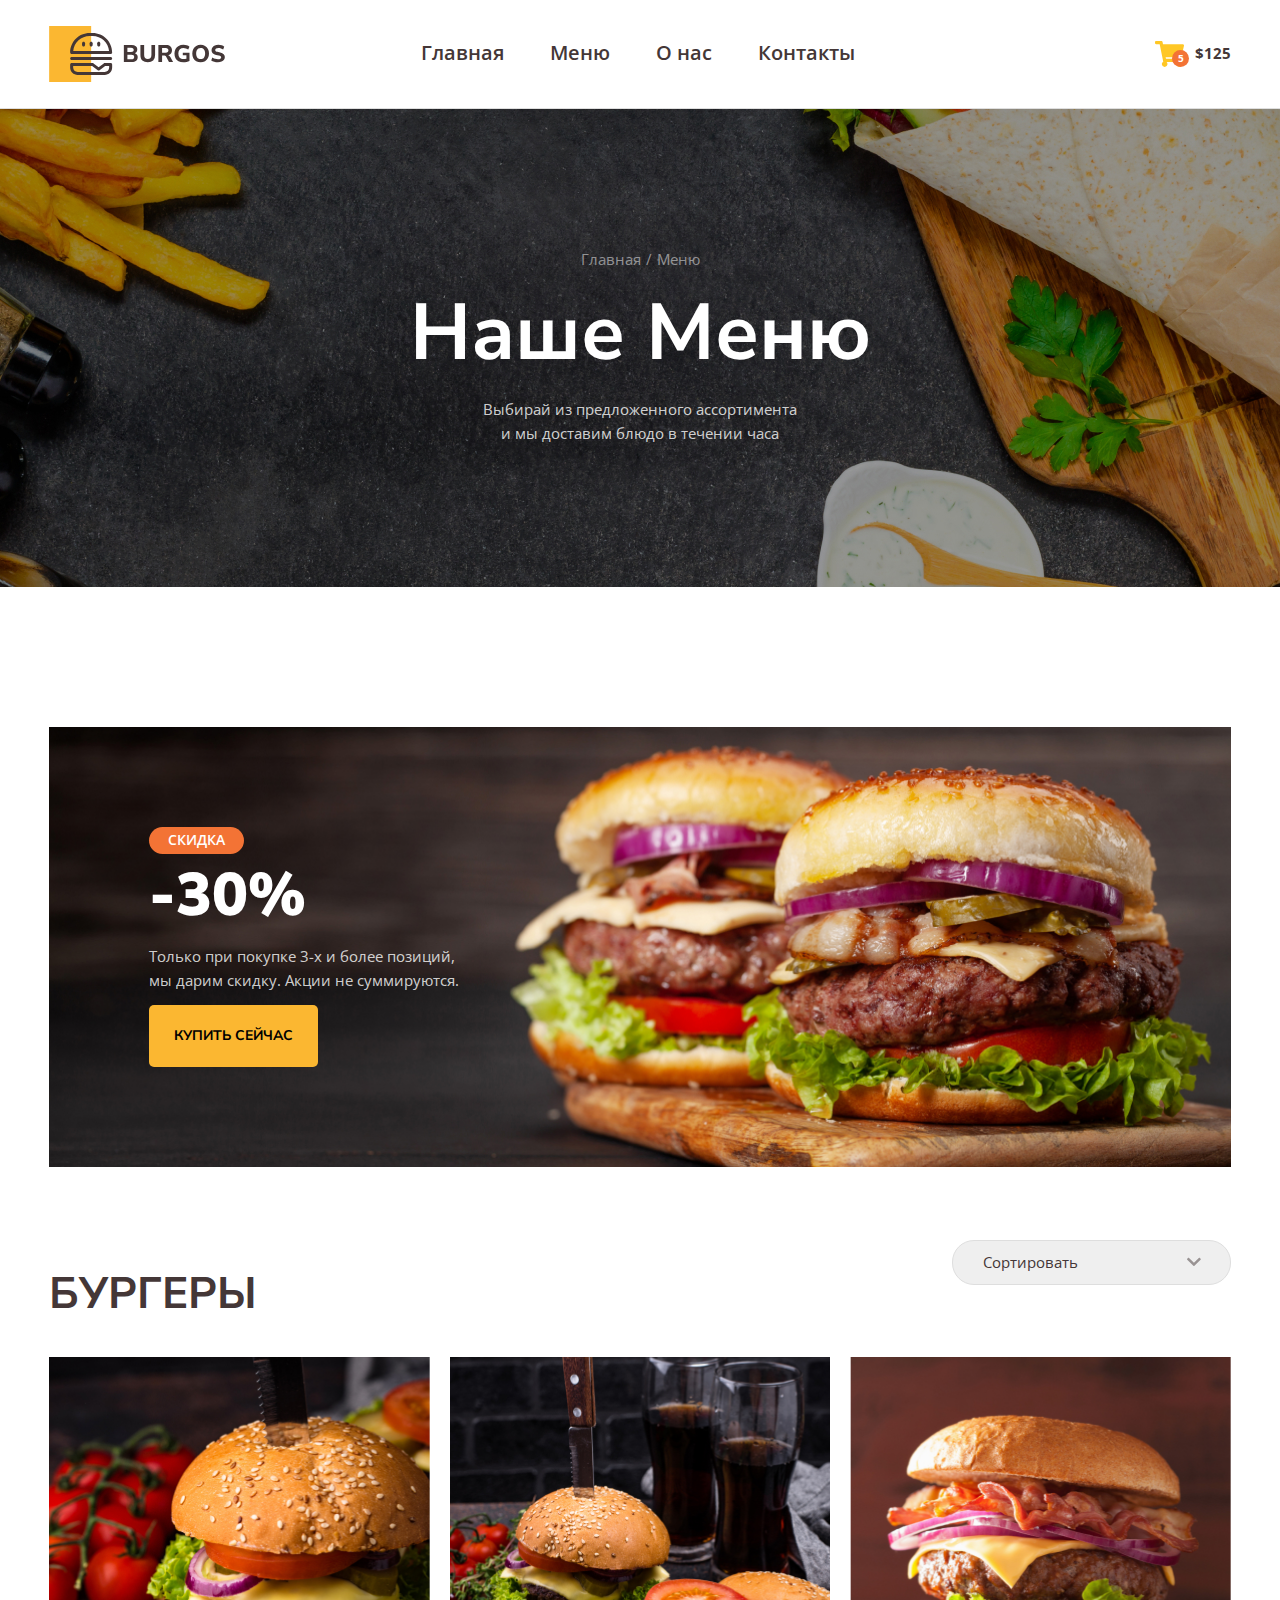
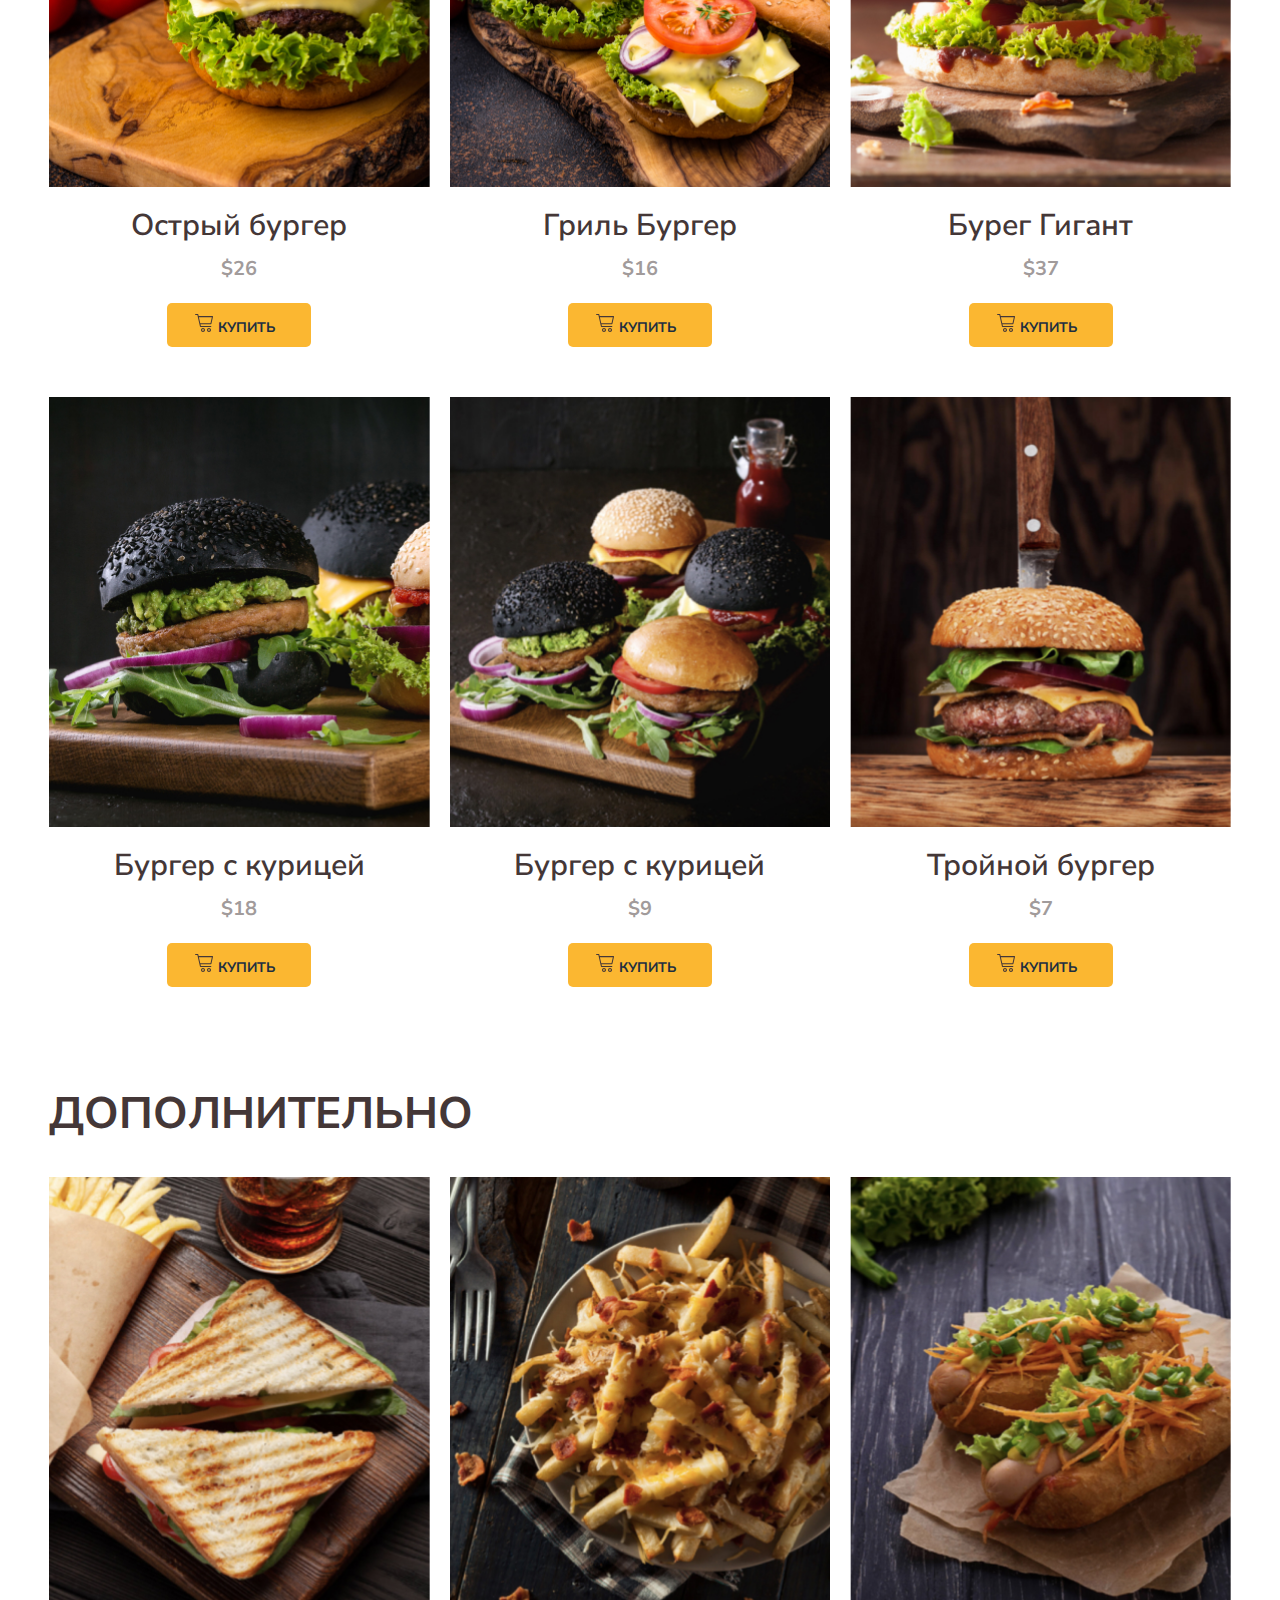
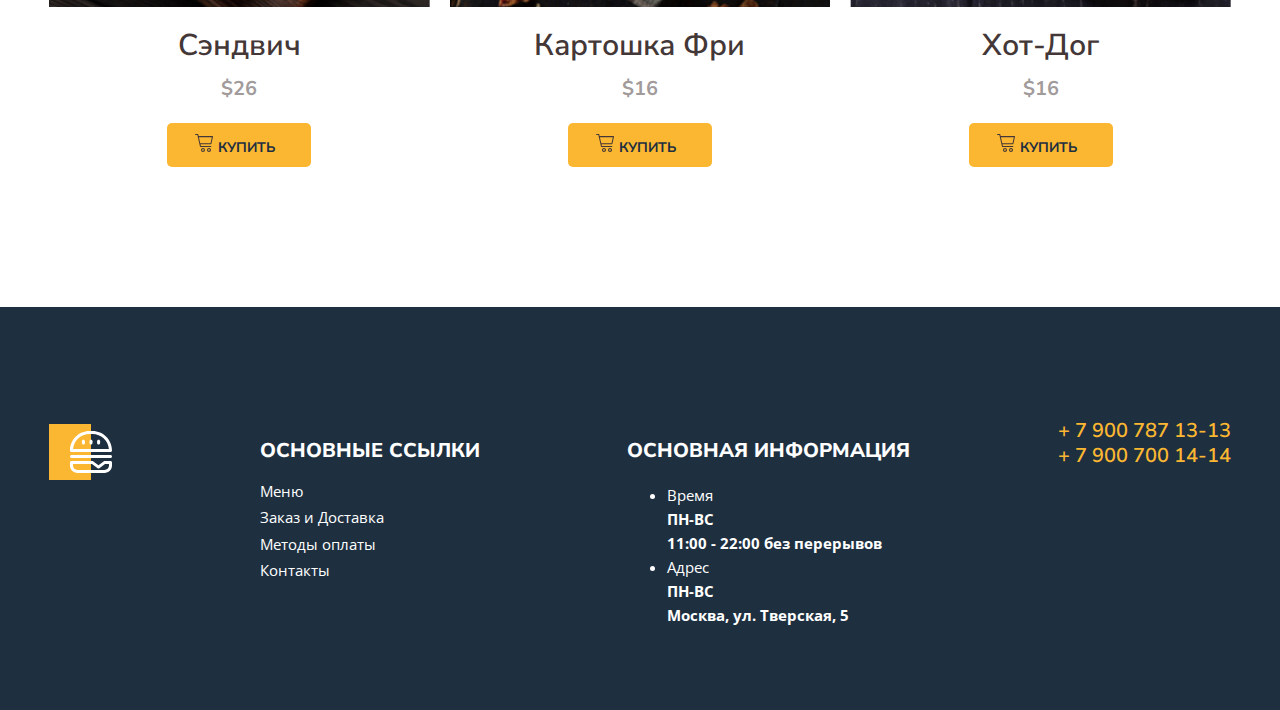
==== index.html @ da5cbfb6 "add 16" ====
<!DOCTYPE html>
<html lang="ru">

<head>
    <meta charset="UTF-8">
    <meta name="viewport" content="width=device-width, initial-scale=1.0">
    <title>Burger</title>
    <link rel="stylesheet" href="css/normalize.min.css">
    <link rel="stylesheet" href="css/main.css">
</head>

<body>
    <header class="header">
        <div class="container">
            <div class="header-wrapper">
                <div class="logo"></div>
                <nav class="nav">
                    <a href="#" class="nav-link">Главная</a>
                    <a href="#" class="nav-link">Меню</a>
                    <a href="#" class="nav-link">О нас</a>
                    <a href="#" class="nav-link">Контакты</a>
                </nav>
                <a href="#" class="cart">$125 <span class="cart-count">5</span></a>
            </div>
        </div>
    </header>
    <section class="hero">
        <div class="container">
            <ul class="breadcrumbs">
                <li class="breadcrumbs-item"><a href="#" class="breadcrumbs-link">Главная</a></li>
                <Li class="breadcrumbs-item">Меню</Li>
            </ul>
            <h1 class="hero-title">Наше меню</h1>
            <p class="hero-description">Выбирай из предложенного ассортимента и мы доставим блюдо в течении часа
            </p>
        </div>
    </section>
    <section class="banner">
        <div class="container">
            <div class="banner-wrapper">
                <h2 class="banner-title"><span>Скидка</span>-30%</h2>
                <p class="banner-description">Только при&nbsp;покупке 3-х и более позиций, мы&nbsp;дарим скидку.
                    Акции не&nbsp;суммируются.</p>
                <button class="banner-btn" type="button">Купить сейчас</button>
            </div>
        </div>
    </section>
    <main class="">
        <section>
            <div class="container">
                <div class="menu">
                    <div class="menu-header">
                        <h2 class="menu-title">Бургеры</h2>
                        <select name="" id="" class="menu-select">
                            <option value="Сортировать" disabled selected>Сортировать</option>
                            <option value="По умолчанию">По умолчанию</option>
                            <option value="По возростанию цены">По возростанию цены</option>
                            <option value="По убыванию цены">По убыванию цены</option>
                        </select>
                    </div>
                    <div class="menu-box">
                        <div class="menu-item">
                            <div class="menu-thumb">
                                <img src="img/menu/01.jpg" alt="Острый бургер">
                            </div>
                            <h3 class="menu-name">Острый бургер</h3>
                            <p class="menu-pricer">$26</p>
                            <button type="button" class="menu-btn">
                                <p class="btn-car">Купить</p>
                            </button>
                        </div>

                        <div class="menu-item">
                            <div class="menu-thumb">
                                <img src="img/menu/02.jpg" alt="Острый бургер">
                            </div>
                            <h3 class="menu-name">Гриль Бургер</h3>
                            <p class="menu-pricer">$16</p>
                            <button type="button" class="menu-btn">
                                <p class="btn-car">Купить</p>
                            </button>
                        </div>

                        <div class="menu-item">
                            <div class="menu-thumb">
                                <img src="img/menu/03.jpg" alt="Острый бургер">
                            </div>
                            <h3 class="menu-name">Бурег Гигант</h3>
                            <p class="menu-pricer">$37</p>

                            <button type="button" class="menu-btn">
                                <p class="btn-car">Купить</p>
                            </button>
                        </div>

                        <div class="menu-item">
                            <div class="menu-thumb">
                                <img src="img/menu/04.jpg" alt="Острый бургер">
                            </div>
                            <h3 class="menu-name">Бургер с курицей</h3>
                            <p class="menu-pricer">$18</p>
                            <button type="button" class="menu-btn">
                                <p class="btn-car">Купить</p>
                            </button>
                        </div>

                        <div class="menu-item">
                            <div class="menu-thumb">
                                <img src="img/menu/05.jpg" alt="Острый бургер">
                            </div>
                            <h3 class="menu-name">Бургер с курицей</h3>
                            <p class="menu-pricer">$9</p>
                            <button type="button" class="menu-btn">
                                <p class="btn-car">Купить</p>
                            </button>
                        </div>

                        <div class="menu-item">
                            <div class="menu-thumb">
                                <img src="img/menu/06.jpg" alt="Острый бургер">
                            </div>
                            <h3 class="menu-name">Тройной бургер</h3>
                            <p class="menu-pricer">$7</p>
                            <button type="button" class="menu-btn">
                                <p class="btn-car">Купить</p>
                            </button>
                        </div>
                    </div>
                    <div>
                        <h2 class="menu-title">дополнительно</h2>
                    </div>
                    <div class="menu-box">
                        <div class="menu-item">
                            <div class="menu-thumb">
                                <img src="img/menu/01-additionally.jpg" alt="Сэндвич">
                            </div>
                            <h3 class="menu-name">Сэндвич</h3>
                            <p class="menu-pricer">$26</p>
                            <button type="button" class="menu-btn">
                                <p class="btn-car">Купить</p>
                            </button>
                        </div>
                        <div class="menu-item">
                            <div class="menu-thumb">
                                <img src="img/menu/02-additionally.jpg" alt="Картошка фри">
                            </div>
                            <h3 class="menu-name">Картошка Фри</h3>
                            <p class="menu-pricer">$16</p>
                            <button type="button" class="menu-btn">
                                <p class="btn-car">Купить</p>
                            </button>
                        </div>
                        <div class="menu-item">
                            <div class="menu-thumb">
                                <img src="img/menu/03-additionally.jpg" alt="Хот-дог">
                            </div>
                            <h3 class="menu-name">Хот-Дог</h3>
                            <p class="menu-pricer">$16</p>
                            <button type="button" class="menu-btn">
                                <p class="btn-car">Купить</p>
                            </button>
                        </div>

                    </div>
                </div>
            </div>
        </section>
    </main>
    <footer class="footer">
        <div class="container">
            <div class="footer-wrapper">
                <a href="#" class="footer-logo"></a>
                <div class="footer-item">
                    <h3 class="footer-title">Основные ссылки</h3>
                    <nav class="footer-nav">
                        <a href="#">Меню</a>
                        <a href="#">Заказ и Доставка</a>
                        <a href="#">Методы оплаты</a>
                        <a href="#">Контакты</a>                       
                    </nav>
                </div>
                <div class="footer-item">
                    <h3 class="footer-title">основная информация</h3>
                    <ul class="footer-list">
                        <li>
                            <span>Время <br></span>
                            ПН-ВС <br>
                            11:00 - 22:00 без перерывов
                        </li>
                        <li>
                            <span>Адрес <br></span>
                            ПН-ВС <br>
                            Москва, ул. Тверская, 5
                        </li>
                    </ul>
                </div>
                <div class="footer-item">
                    <a class="footer-tel" href="tel:+79007871313">+ 7 900 787 13-13</a>
                    <a class="footer-tel" href="tel:+79007001414">+ 7 900 700 14-14</a>
                </div>
            </div>
    </footer>

</body>

</html>
---- css/main.css ----
@import url('https://fonts.googleapis.com/css2?family=Nunito+Sans:ital,opsz,wdth,wght,YTLC@0,6..12,75..125,200..1000,440..540;1,6..12,75..125,200..1000,440..540&family=Open+Sans:ital,wdth,wght@0,75..100,300..800;1,75..100,300..800&display=swap');

:root {
    --opoen-sans: "Open sans", sans-serif;
    --nanito-sans: "Nunito Sans", sans-serif;

    --accent-light: rgba(251, 183, 49, 1.00);
    --accent-dark: rgba(243, 115, 53, 1.00);
    --dark: rgba(68, 55, 55, 1.00);
    --light: rgba(255, 255, 255);
    --light-rgb: 255, 255, 255;
    --line: #dedede
}

body {
    font-family: var(--opoen-sans);
    /* font-family: "Nunito Sans", sans-serif;  */
}

a {
    text-decoration: none;
}

/*Head er*/
.container {
    width: 100%;
    max-width: 1182px;
    margin: 0 auto;
    padding-left: 15px;
    padding-right: 15px;
}

.header {
    border-bottom: 1px solid var(--line);
}

.header-wrapper {
    display: flex;
    align-items: center;
    gap: 196px;
    padding-top: 26px;
    padding-bottom: 26px;
}

.logo {
    display: block;
    width: 176px;
    height: 56px;
    background-image: url(../img/logo.svg);
    background-repeat: no-repeat;
    background-size: contain;
}

.nav {
    flex-grow: 1;
    display: flex;
    gap: 46px;
}

.nav-link {
    color: var(--dark);
    font-weight: 600;
    font-size: 20px;
}

.nav-link::after {
    content: "";
    display: block;
    width: 100%;
    height: 3px;
    background-color: transparent;
    border-radius: 1.5px;
}

.nav-link:hover::after {
    background-color: var(--accent-light);
}

.cart {
    display: flex;
    align-items: center;
    position: relative;
    gap: 10px;
    color: var(--dark);
    font-weight: 700;
    font-size: 15px;
}

.cart::before {
    content: "";
    background-image: url(../img/shopping-cart.svg);
    display: block;
    width: 30px;
    height: 26px;
    background-repeat: no-repeat;
    background-size: contain;
}

.cart-count {
    display: flex;
    align-items: center;
    justify-content: center;
    width: 17px;
    height: 17px;
    background: var(--accent-dark);
    color: white;
    font-size: 10px;
    border-radius: 100%;
    position: absolute;
    left: 17px;
    bottom: 0;
}

/*Hero*/
.hero {
    padding-top: 142px;
    padding-bottom: 142px;

    background-image: url(../img/hero.jpg);
    background-repeat: no-repeat;
    background-size: cover;
    background-position: center center;
    text-align: center;
}

.breadcrumbs {
    display: flex;
    align-items: center;
    justify-content: center;
    list-style-type: none;
    gap: 16px;
    padding-left: 0;
    color: rgba(var(--light-rgb), 0.5);
    font-size: 15px;
    margin-top: 0;
    margin-bottom: 0;
}

.breadcrumbs-item {
    position: relative;
}

.breadcrumbs-item:not(:last-child)::after {
    content: "/";
    position: absolute;
    right: -11px;
}

.breadcrumbs-link {
    color: rgba(var(--light-rgb) .5);
}

.breadcrumbs-link:hover {
    color: var(--accent-light);
}

.hero-title {
    color: var(--light);
    font-family: var(--nanito-sans);
    font-size: 79px;
    font-weight: 700;
    text-transform: capitalize;
    margin-top: 20px;
    margin-bottom: 18px;
}

.hero-description {
    max-width: 320px;
    margin: 0 auto;
    color: rgba(var(--light-rgb), .8);
    font-size: 15px;
    line-height: 160%;
    font-family: var(--opoen-sans);

}

/*Banner*/
.banner {
    margin-top: 140px;
}

.banner-wrapper {
    padding: 100px;

    background: url(../img/banner.jpg);
    background-repeat: no-repeat;
    background-size: cover;
}

.banner-title span {
    display: block;
    padding: 5px 0;
    margin-bottom: 4px;
    max-width: 95px;

    background-color: rgba(243, 115, 53, 1);
    border-radius: 14px;

    font-family: var(--opoen-sans);
    font-weight: 600;
    color: var(--light);
    font-size: 14px;
    text-align: center;
    line-height: 120%;
    text-transform: uppercase;
}

.banner-title {
    margin-bottom: 11px;
    margin-top: 0;

    font-family: var(--nanito-sans);
    color: var(--light);
    font-weight: 900;
    font-size: 60px;
    line-height: 126%;
    text-transform: uppercase;
}

.banner-description {
    max-width: 328px;
    margin-top: 0;
    margin-bottom: 13px;

    font-size: 15px;
    font-weight: 400;
    line-height: 160%;
    color: rgba(var(--light-rgb), .8);

}

.banner-btn {
    padding: 22px 25px;

    border-radius: 5px;
    background-color: var(--accent-light);
    border: none;

    font-family: var(--nanito-sans);
    font-weight: 700;
    font-size: 14px;
    line-height: 18px;
    text-align: center;
    text-transform: uppercase;
    text-decoration: none;
}

.banner-btn:hover {
    background-color: var(--accent-dark);
}

/*menu*/

.menu {
    margin-bottom: 140px;
}

.menu-header {
    display: flex;
    align-items: center;
    justify-content: space-between;

}

.menu-title {
    margin-top: 100px;
    margin-bottom: 34px;

    font-family: var(--nanito-sans);
    font-weight: 700;
    font-size: 44px;
    line-height: 127%;
    color: var(--dark);
    text-transform: uppercase;
}

.menu-select {
    padding: 13px 30px;

    appearance: none;
    flex-basis: 279px;
    background-image: url(../img/chevron-down.svg);
    background-size: 14px 10px;
    background-repeat: no-repeat;
    background-position: 89% center;

    border-radius: 22px;
    border: 1px solid var(--line);

    font-size: 15px;
    color: var(--dark);
}

.menu-box {
    display: grid;
    grid-template-columns: repeat(3, 1fr);
    grid-template-rows: auto;
    gap: 50px 20px;
}

.menu-item {
    font-family: var(--nanito-sans);
    text-align: center;
}

.menu-thumb {
    width: 100%;
    height: 430px;
    position: relative;
    overflow: hidden;
    margin-bottom: 20px;
}

.menu-thumb img {
    width: 100%;
    height: auto;
    position: absolute;
    left: 50%;
    top: 50%;
    transform: translate(-50%, -50%);
    object-fit: cover;
    color: var(--dark);
}

.menu-name {
    margin-top: 0px;
    margin-bottom: 10px;

    font-weight: 600;
    font-size: 30px;
    line-height: 126%;
    color: var(--dark);
}

.menu-pricer {
    margin-top: 0;
    margin-bottom: 20px;

    font-family: var(--nanito-sans);
    font-weight: 700;
    font-size: 20px;
    line-height: 28px;
    text-align: center;
    color: rgba(68, 55, 55, 0.5);
}

.menu-btn {
    display: flex;
    align-items: center;
    justify-content: center;
    gap: 10px;
    margin: 0 auto;
    font-size: 14px;
    font-family: var(--nanito-sans);
    font-weight: 700;
    padding: 11px 36px 11px 28px;
    text-transform: uppercase;
    text-decoration: none;
    color: #1e2f40;
    background-color: var(--accent-light);
    border: none;
    border-radius: 5px;

}

.btn-car {
    margin: 0;
}

.btn-car::before {
    content: "";
    width: 18px;
    height: 18px;
    margin-right: 5px;
    background-image: url(../img/cart.svg);
    display: inline-block;
    background-repeat: no-repeat;
    background-size: contain;
}

/*footer*/

.footer {
    height: 403px;
    background-color: rgba(30, 47, 64, 1);
}

.footer-wrapper {
    display: flex;
    justify-content: space-between;
}

.footer-item {
    margin-top: 111px;
}

.footer-logo {
    margin-top: 117px;
    background-image: url(../img/logo-light-min.svg);
    width: 63px;
    height: 56px;
}

.footer-title {
    font-family: var(--nanito-sans);
    font-weight: 800;
    font-size: 20px;
    line-height: 126%;
    color: var(--light);
    text-transform: uppercase;
}

.footer-nav {}

.footer-nav a {
    display: block;
    margin-top: 9px;
    color: var(--light);
    font-size: 15px;
}

.footer-list {
    color: var(--light);
    font-weight: 700;
    font-size: 15px;
    line-height: 160%;
}

.footer-list span {
    font-weight: 400;
    color: var(--light-rgb), 0.9;
}
.footer-tel {
    display: block;
    font-family: var(--nanito-sans);
    font-weight: 600;
    font-size: 20px;
    line-height: 126%;
    color: var(--accent-light);
}
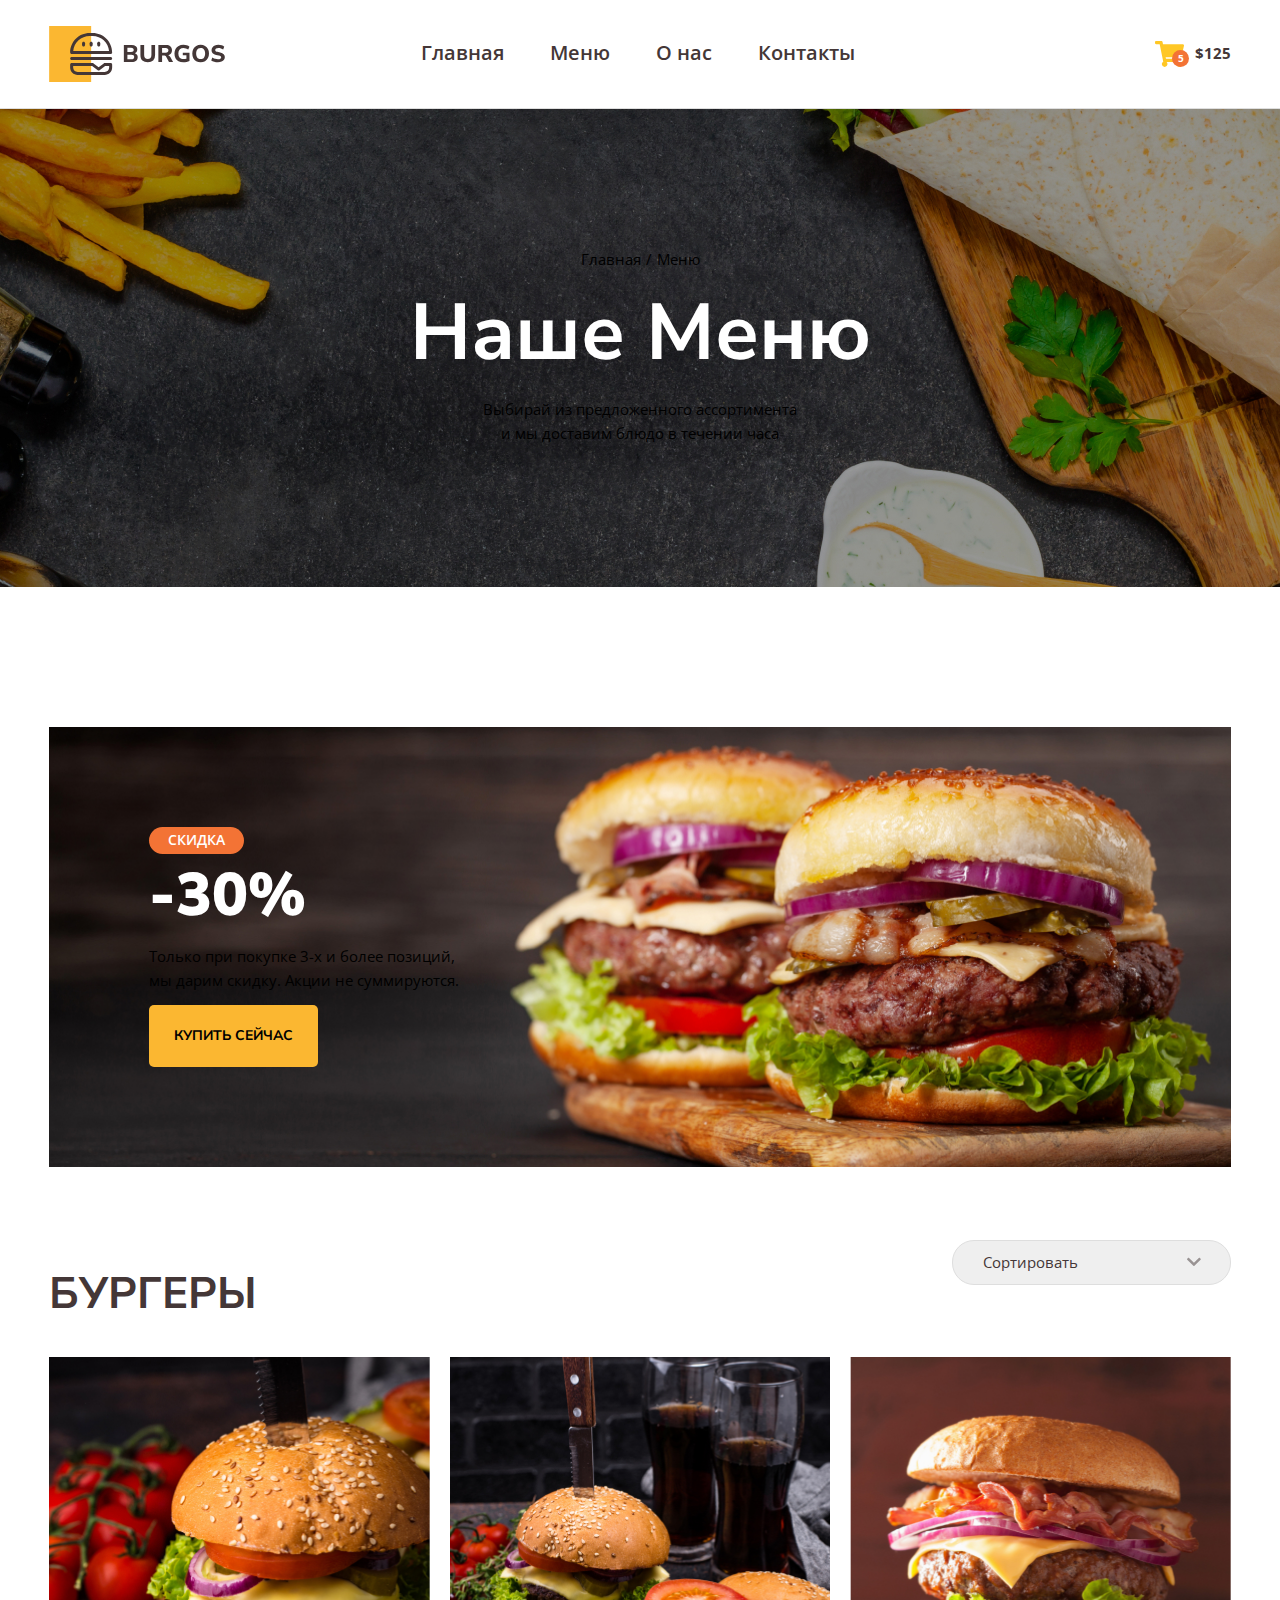
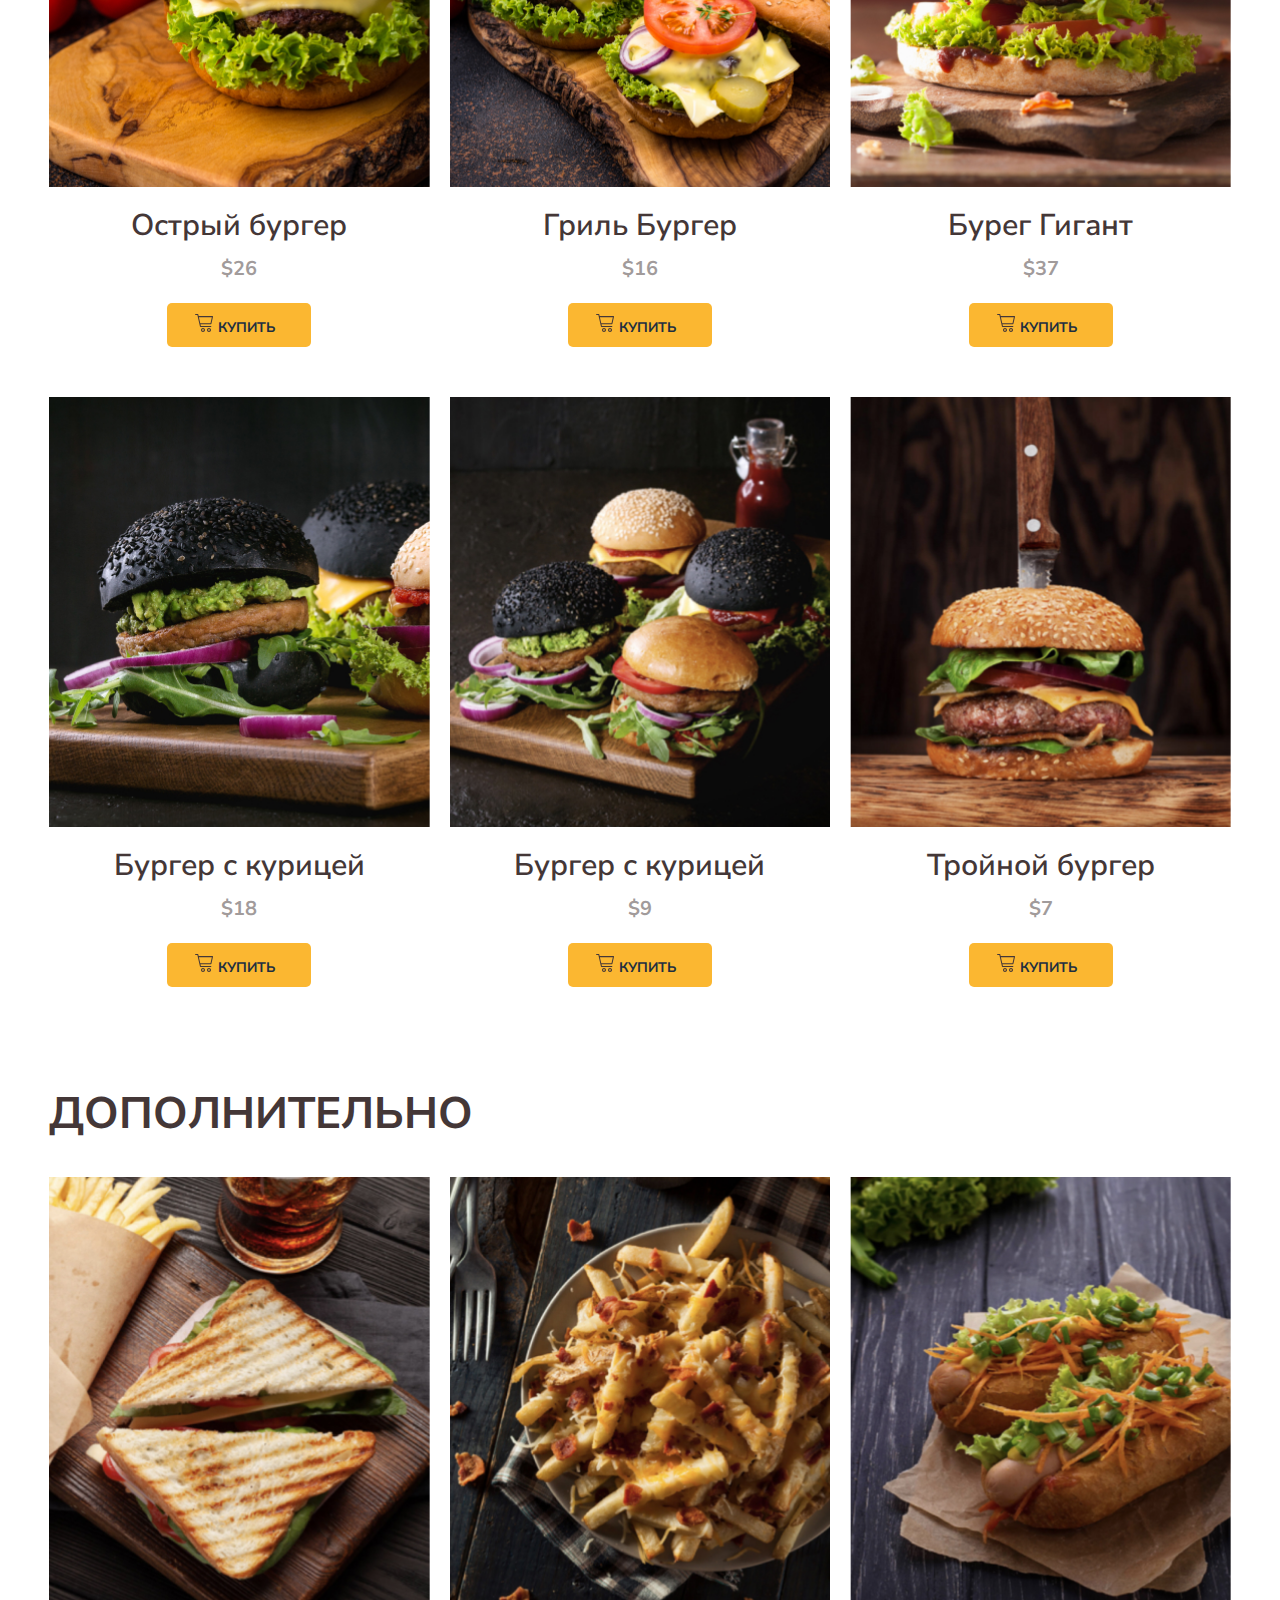
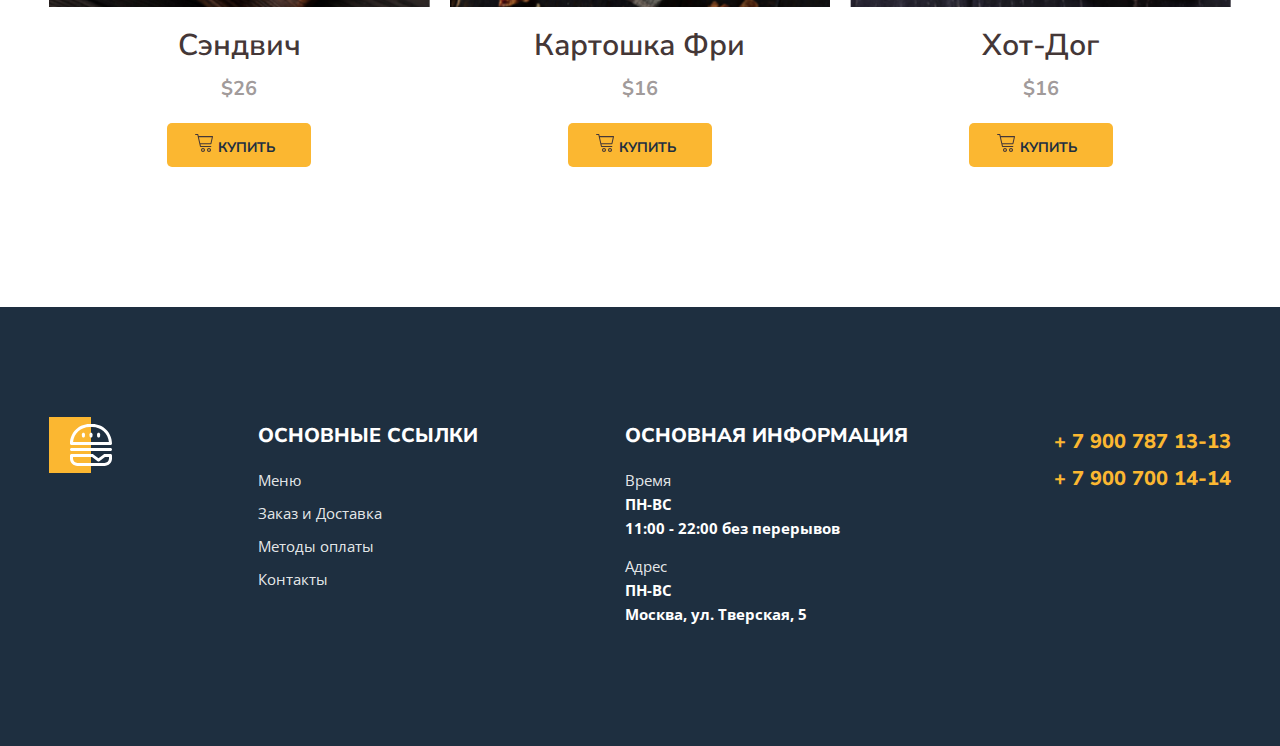
==== commit 56f8cbba: "add 17" ====
--- a/index.html
+++ b/index.html
@@ -173,22 +173,22 @@
                 <div class="footer-item">
                     <h3 class="footer-title">Основные ссылки</h3>
                     <nav class="footer-nav">
-                        <a href="#">Меню</a>
-                        <a href="#">Заказ и Доставка</a>
-                        <a href="#">Методы оплаты</a>
-                        <a href="#">Контакты</a>                       
+                        <a class="footer-link" href="#">Меню</a>
+                        <a class="footer-link" href="#">Заказ и Доставка</a>
+                        <a class="footer-link" href="#">Методы оплаты</a>
+                        <a class="footer-link" href="#">Контакты</a>                       
                     </nav>
                 </div>
                 <div class="footer-item">
                     <h3 class="footer-title">основная информация</h3>
                     <ul class="footer-list">
-                        <li>
-                            <span>Время <br></span>
+                        <li class="footer-list-item">
+                            <span>Время</span>
                             ПН-ВС <br>
                             11:00 - 22:00 без перерывов
                         </li>
-                        <li>
-                            <span>Адрес <br></span>
+                        <li class="footer-list-item">
+                            <span>Адрес</span>
                             ПН-ВС <br>
                             Москва, ул. Тверская, 5
                         </li>
--- a/css/main.css
+++ b/css/main.css
@@ -8,8 +8,9 @@
     --accent-dark: rgba(243, 115, 53, 1.00);
     --dark: rgba(68, 55, 55, 1.00);
     --light: rgba(255, 255, 255);
-    --light-rgb: 255, 255, 255;
-    --line: #dedede
+    --light-rgb: rgba(255, 255, 255);
+    --line: #dedede;
+    --tr: 0.2s;
 }
 
 body {
@@ -243,6 +244,7 @@
     text-align: center;
     text-transform: uppercase;
     text-decoration: none;
+    transition: var(--tr) ;
 }
 
 .banner-btn:hover {
@@ -360,7 +362,10 @@
     background-color: var(--accent-light);
     border: none;
     border-radius: 5px;
-
+    transition: var(--tr);
+}
+.menu-btn:hover {
+background-color: var(--accent-dark);
 }
 
 .btn-car {
@@ -381,7 +386,9 @@
 /*footer*/
 
 .footer {
-    height: 403px;
+    padding-top: 110px;
+    padding-bottom: 120px;
+    margin-top: 140px;
     background-color: rgba(30, 47, 64, 1);
 }
 
@@ -390,51 +397,78 @@
     justify-content: space-between;
 }
 
-.footer-item {
-    margin-top: 111px;
-}
-
 .footer-logo {
-    margin-top: 117px;
-    background-image: url(../img/logo-light-min.svg);
+    display: block;
     width: 63px;
     height: 56px;
+    background-image: url(../img/logo-light-min.svg);
+    background-repeat: no-repeat;
+    background-size: contain;
 }
 
 .footer-title {
+    margin-top: 0;
+    margin-bottom: 13px;
+
+    font-family: var(--nanito-sans);
+    font-weight: 800;
+    font-size: 20px;
+    line-height: 190%;
+    color: var(--light);
+    text-transform: uppercase;
+}
+
+.footer-nav {
+    display: flex;
+    flex-direction: column;
+    gap: 9px;
+}
+
+.footer-link {
+    color: rgba(255, 255, 255, 0.9);
+    font-size: 15px;
+    line-height: 160%;
+    transition: var(--tr);
+}
+.footer-link:hover {
+    color: var(--accent-light);
+}
+
+.footer-list {
+    list-style-type: none;
+    padding-left: 0;
+    margin: 0;
+}
+
+.footer-list-item {
+    color: var(--light);
+    font-weight: 700;
+    font-size: 15px;
+    line-height: 160%;
+}
+
+.footer-list-item span {
+    display: block;
+    font-weight: 400;
+    color: rgba(255, 255, 255, 0.9);
+}
+
+.footer-list-item:not(:last-child) {
+    margin-bottom: 14px;
+}
+
+.footer-tel {
+    display: block;
     font-family: var(--nanito-sans);
     font-weight: 800;
     font-size: 20px;
     line-height: 126%;
-    color: var(--light);
-    text-transform: uppercase;
-}
-
-.footer-nav {}
-
-.footer-nav a {
-    display: block;
-    margin-top: 9px;
-    color: var(--light);
-    font-size: 15px;
-}
-
-.footer-list {
-    color: var(--light);
-    font-weight: 700;
-    font-size: 15px;
-    line-height: 160%;
-}
-
-.footer-list span {
-    font-weight: 400;
-    color: var(--light-rgb), 0.9;
-}
-.footer-tel {
-    display: block;
-    font-family: var(--nanito-sans);
-    font-weight: 600;
-    font-size: 20px;
-    line-height: 126%;
     color: var(--accent-light);
+    text-transform: uppercase;
+    margin-top: 12px;
+    transition: var(--tr);
+}
+
+.footer-tel:hover {
+    color: var(--light);
 }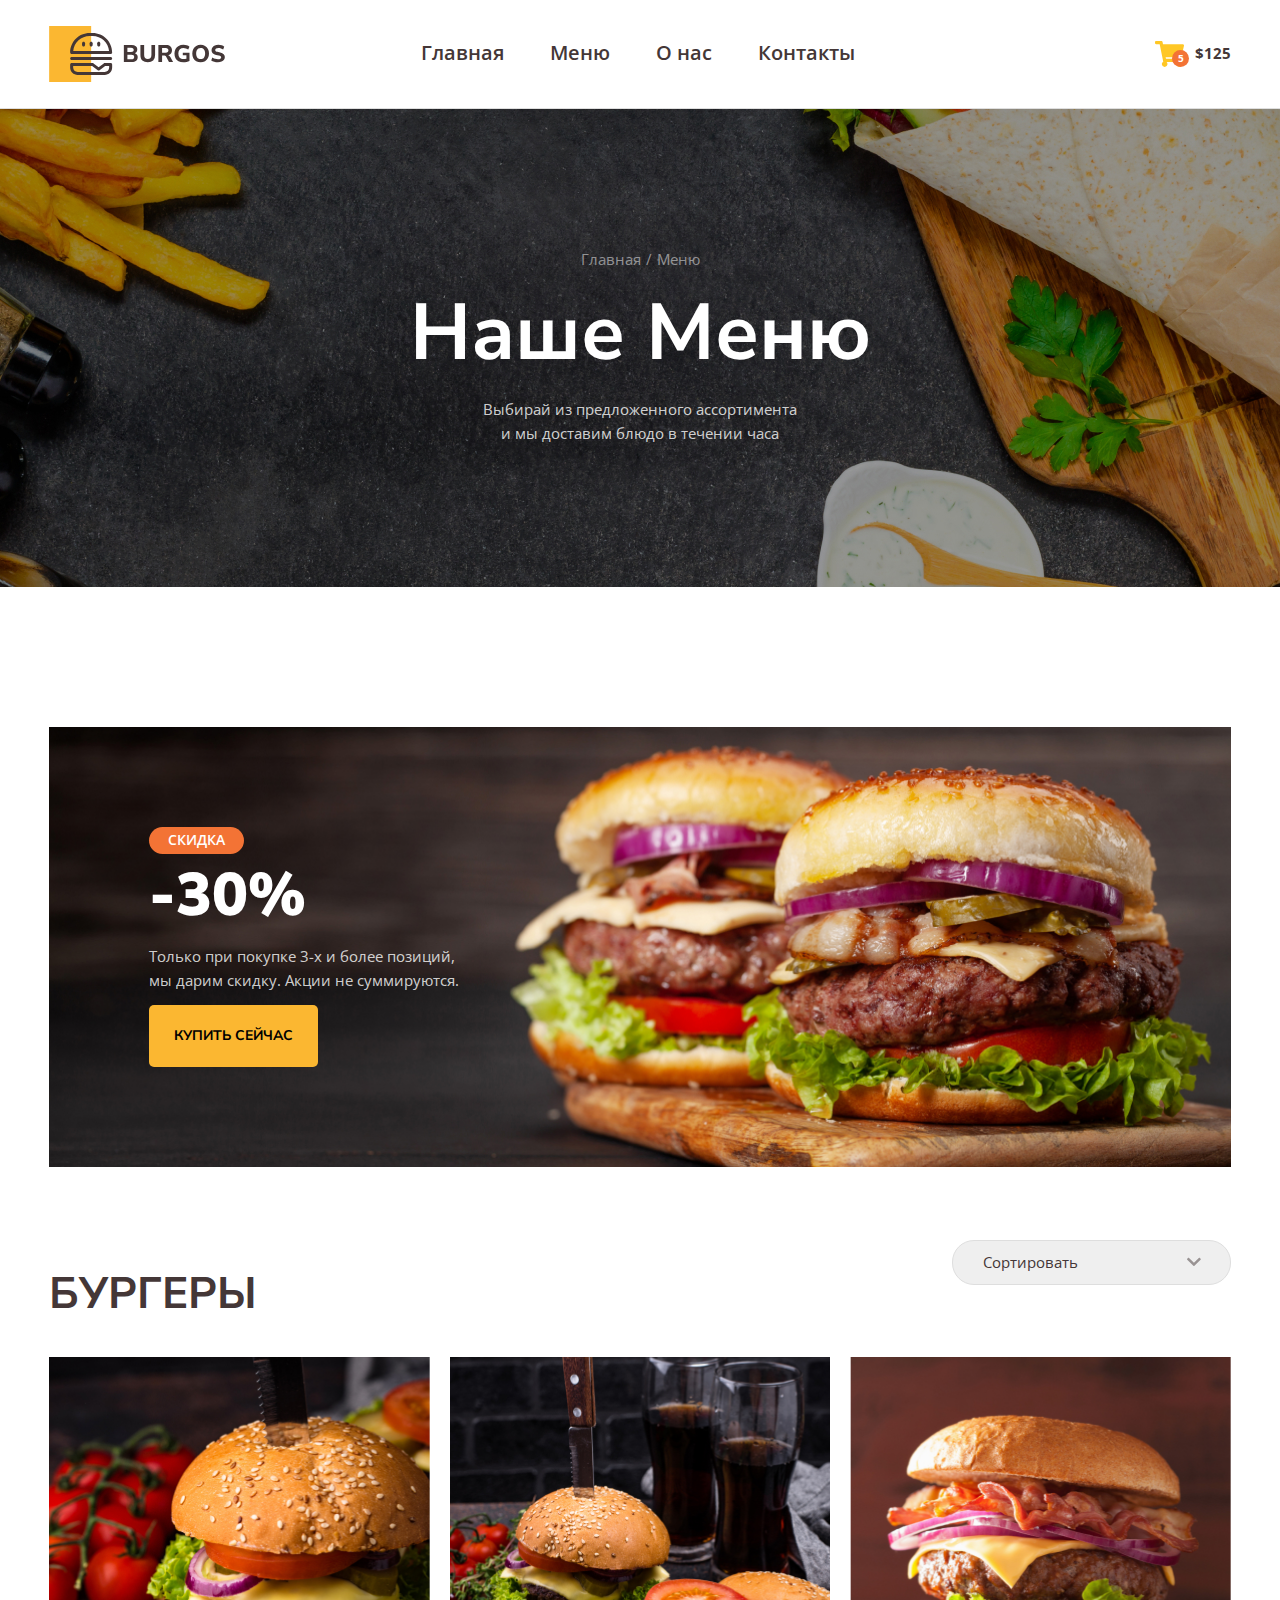
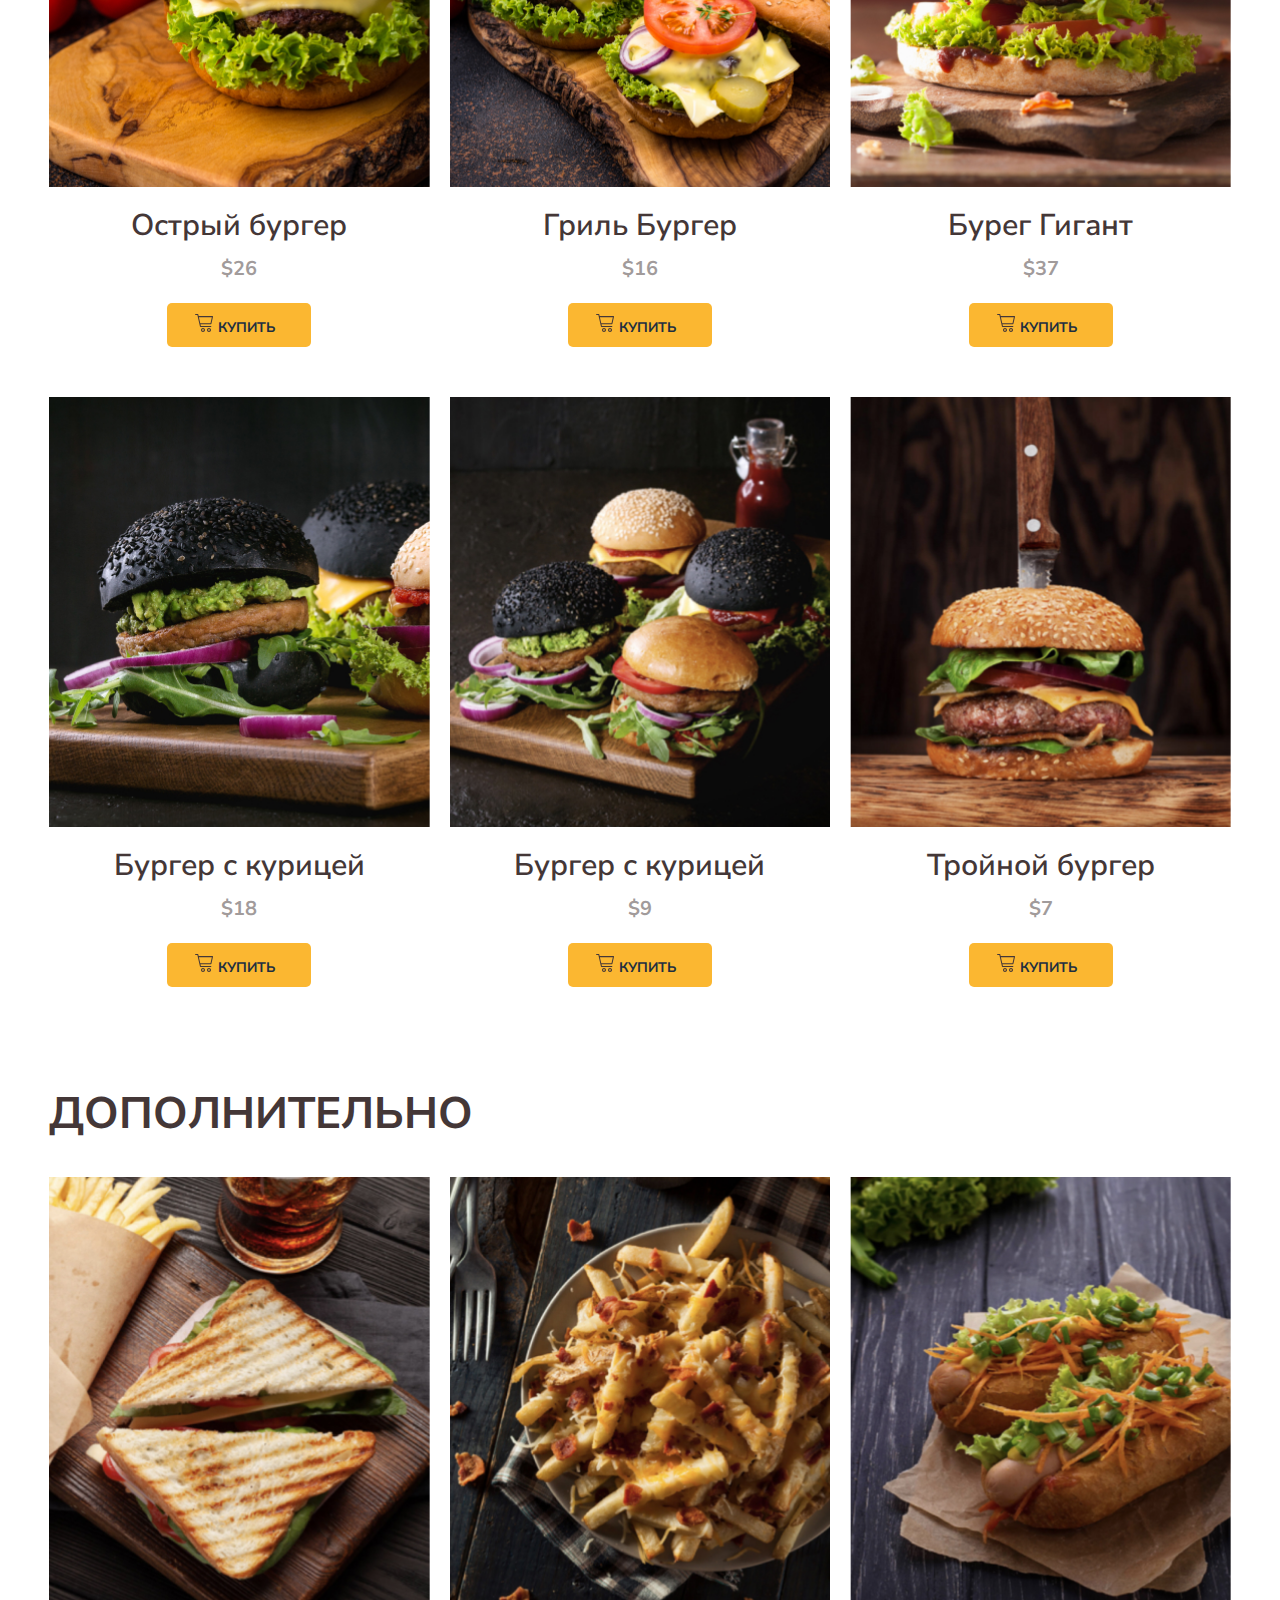
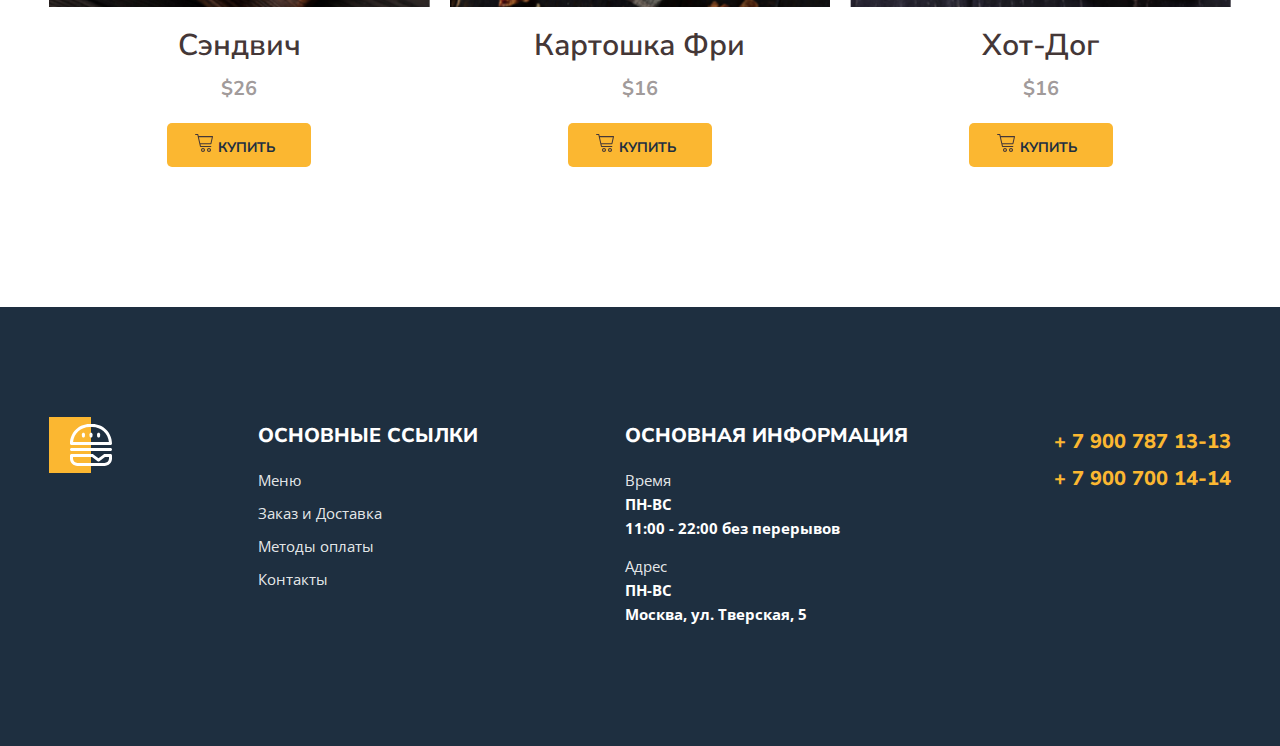
==== commit 9574f85d: "add 18" ====
--- a/index.html
+++ b/index.html
@@ -16,9 +16,9 @@
                 <div class="logo"></div>
                 <nav class="nav">
                     <a href="#" class="nav-link">Главная</a>
-                    <a href="#" class="nav-link">Меню</a>
+                    <a href="index.html" class="nav-link">Меню</a>
                     <a href="#" class="nav-link">О нас</a>
-                    <a href="#" class="nav-link">Контакты</a>
+                    <a href="contact.html" class="nav-link">Контакты</a>
                 </nav>
                 <a href="#" class="cart">$125 <span class="cart-count">5</span></a>
             </div>
@@ -173,10 +173,10 @@
                 <div class="footer-item">
                     <h3 class="footer-title">Основные ссылки</h3>
                     <nav class="footer-nav">
-                        <a class="footer-link" href="#">Меню</a>
+                        <a class="footer-link" href="index.html">Меню</a>
                         <a class="footer-link" href="#">Заказ и Доставка</a>
                         <a class="footer-link" href="#">Методы оплаты</a>
-                        <a class="footer-link" href="#">Контакты</a>                       
+                        <a class="footer-link" href="contact.html">Контакты</a>                       
                     </nav>
                 </div>
                 <div class="footer-item">
--- a/css/main.css
+++ b/css/main.css
@@ -4,11 +4,11 @@
     --opoen-sans: "Open sans", sans-serif;
     --nanito-sans: "Nunito Sans", sans-serif;
 
-    --accent-light: rgba(251, 183, 49, 1.00);
-    --accent-dark: rgba(243, 115, 53, 1.00);
-    --dark: rgba(68, 55, 55, 1.00);
-    --light: rgba(255, 255, 255);
-    --light-rgb: rgba(255, 255, 255);
+    --accent-light: #FBB731;
+    --accent-dark: #F37335;
+    --dark: #443737;
+    --light: #FFFFFF;
+    --light-rgb: 255, 255, 255;
     --line: #dedede;
     --tr: 0.2s;
 }
@@ -124,6 +124,10 @@
     text-align: center;
 }
 
+.hero-contact {
+    background-image: url(../img/hero-contact.jpg);
+}
+
 .breadcrumbs {
     display: flex;
     align-items: center;
@@ -244,7 +248,7 @@
     text-align: center;
     text-transform: uppercase;
     text-decoration: none;
-    transition: var(--tr) ;
+    transition: var(--tr);
 }
 
 .banner-btn:hover {
@@ -364,8 +368,9 @@
     border-radius: 5px;
     transition: var(--tr);
 }
+
 .menu-btn:hover {
-background-color: var(--accent-dark);
+    background-color: var(--accent-dark);
 }
 
 .btn-car {
@@ -430,6 +435,7 @@
     line-height: 160%;
     transition: var(--tr);
 }
+
 .footer-link:hover {
     color: var(--accent-light);
 }
@@ -471,4 +477,105 @@
 
 .footer-tel:hover {
     color: var(--light);
+}
+
+/*contacts*/
+.contact-main {
+    display: flex;
+    align-items: center;
+    gap: 20px;
+    max-width: 1057px;
+    margin: 140px auto 60px;
+}
+
+.contact-map {
+    flex-basis: 680px;
+}
+
+.contact-adress {
+    flex-basis: calc(100% - 680px - 20px);
+    list-style-type: none;
+    padding-left: 0;
+}
+
+.contact-adress>li:not(:last-child) {
+    margin-bottom: 26px;
+}
+
+.contact-adress>li>span {
+    display: block;
+    font-size: 15px;
+    line-height: 160%;
+}
+
+.contact-adress>li>span:first-child {
+    font-family: var(--nunito-sans);
+    font-size: 20px;
+    font-weight: 700;
+    line-height: 190%;
+    text-transform: uppercase;
+    margin-left: 3px;
+    margin-bottom: 4px;
+}
+
+.contact-adress>li>span:last-child {
+    font-weight: 700;
+    margin-top: 10px;
+}
+
+.contact-additionally {
+    display: flex;
+    justify-content: space-between;
+    gap: 20px;
+    max-width: 1057px;
+    list-style-type: none;
+    padding-left: 0;
+    margin: 0 auto;
+}
+
+.contact-additionally>li {
+    font-size: 15px;
+    display: flex;
+    align-items: center;
+    gap: 15px;
+}
+
+.contact-additionally>li::before {
+    content: '';
+    display: block;
+    width: 80px;
+    height: 80px;
+    background-repeat: no-repeat;
+    background-size: cover;
+}
+
+.contact-additionally>li:nth-child(1):before {
+    background-image: url(../img/contact/01.svg);
+}
+
+.contact-additionally>li:nth-child(2):before {
+    background-image: url(../img/contact/02.svg);
+}
+
+.contact-additionally>li:nth-child(3):before {
+    background-image: url(../img/contact/03.svg);
+}
+
+.contact-info,
+.contact-tel {
+    display: block;
+    color: var(--dark);
+    font-family: var(--nunito-sans);
+    font-size: 20px;
+    font-weight: 700;
+    line-height: 140%;
+    margin-top: 5px;
+}
+
+.contact-tel {
+    transition: var(--tr);
+}
+
+.contact-tel:hover {
+    color: var(--accent-light);
 }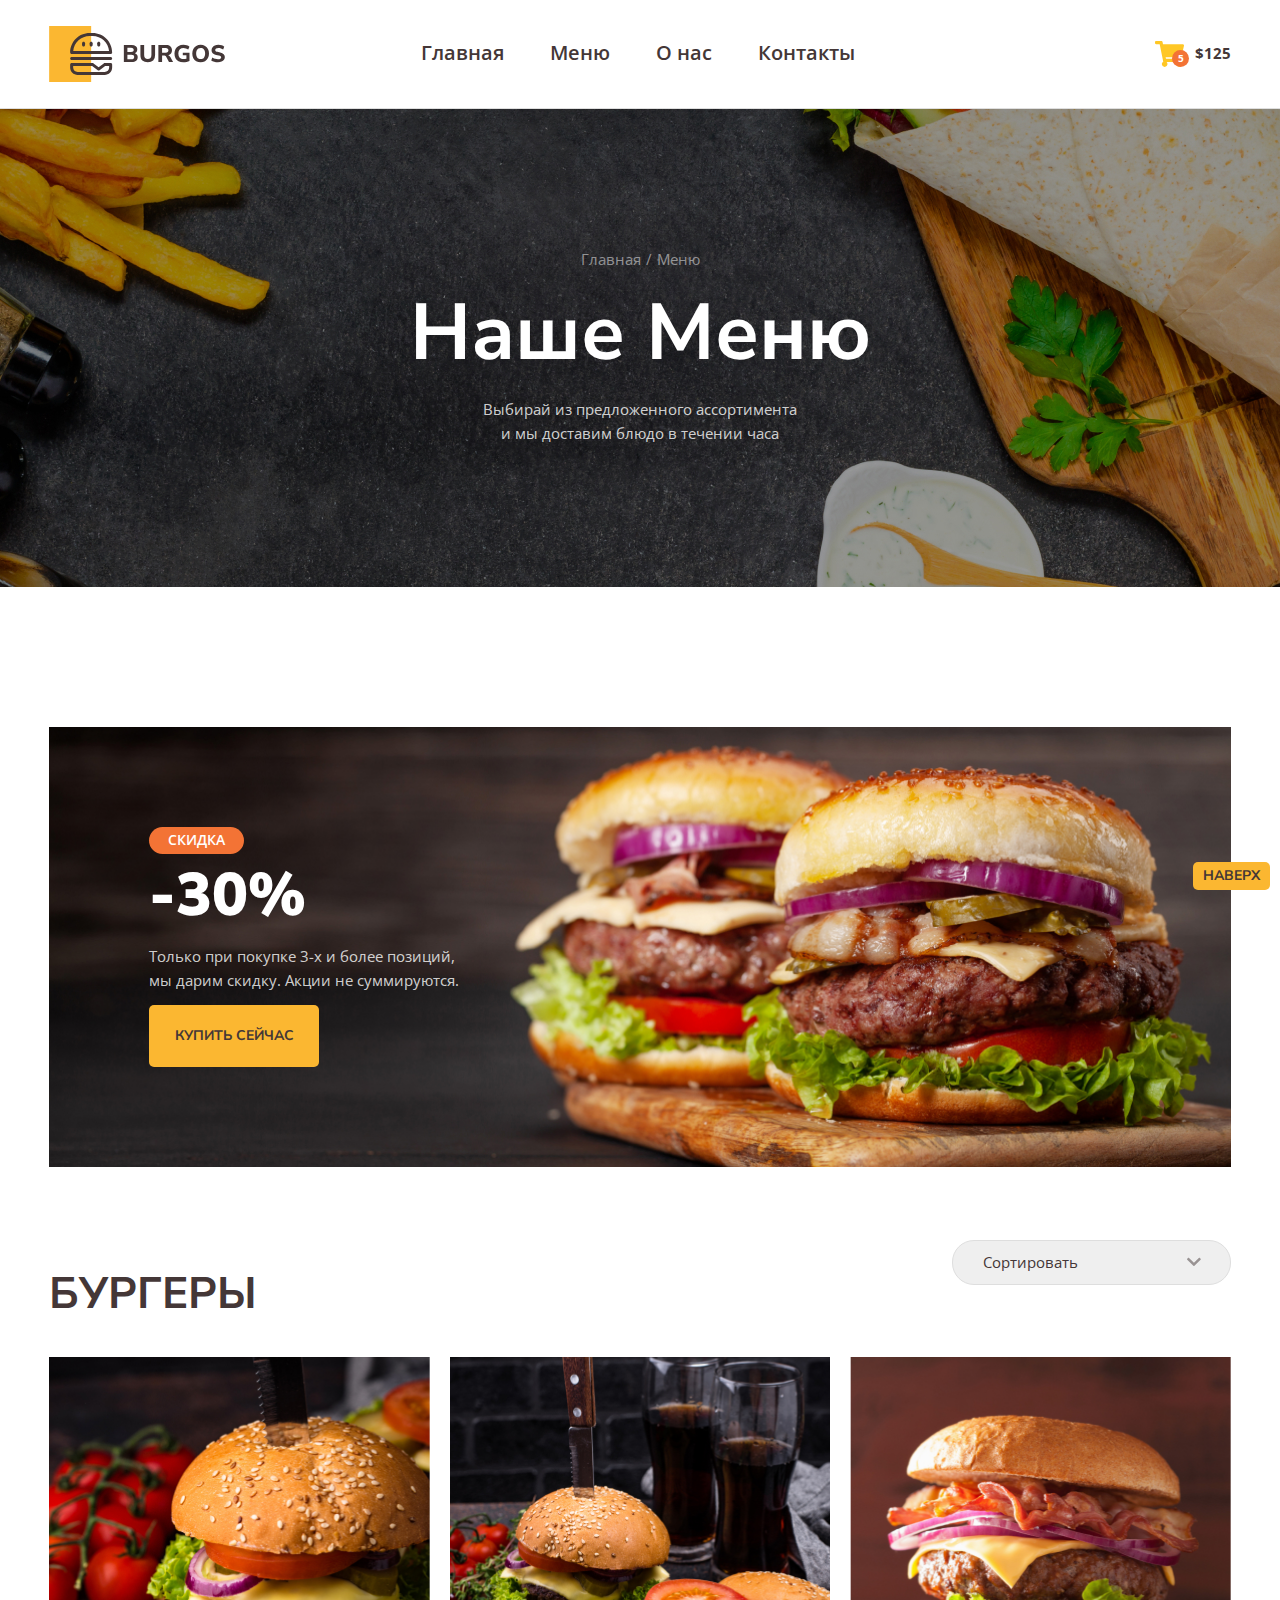
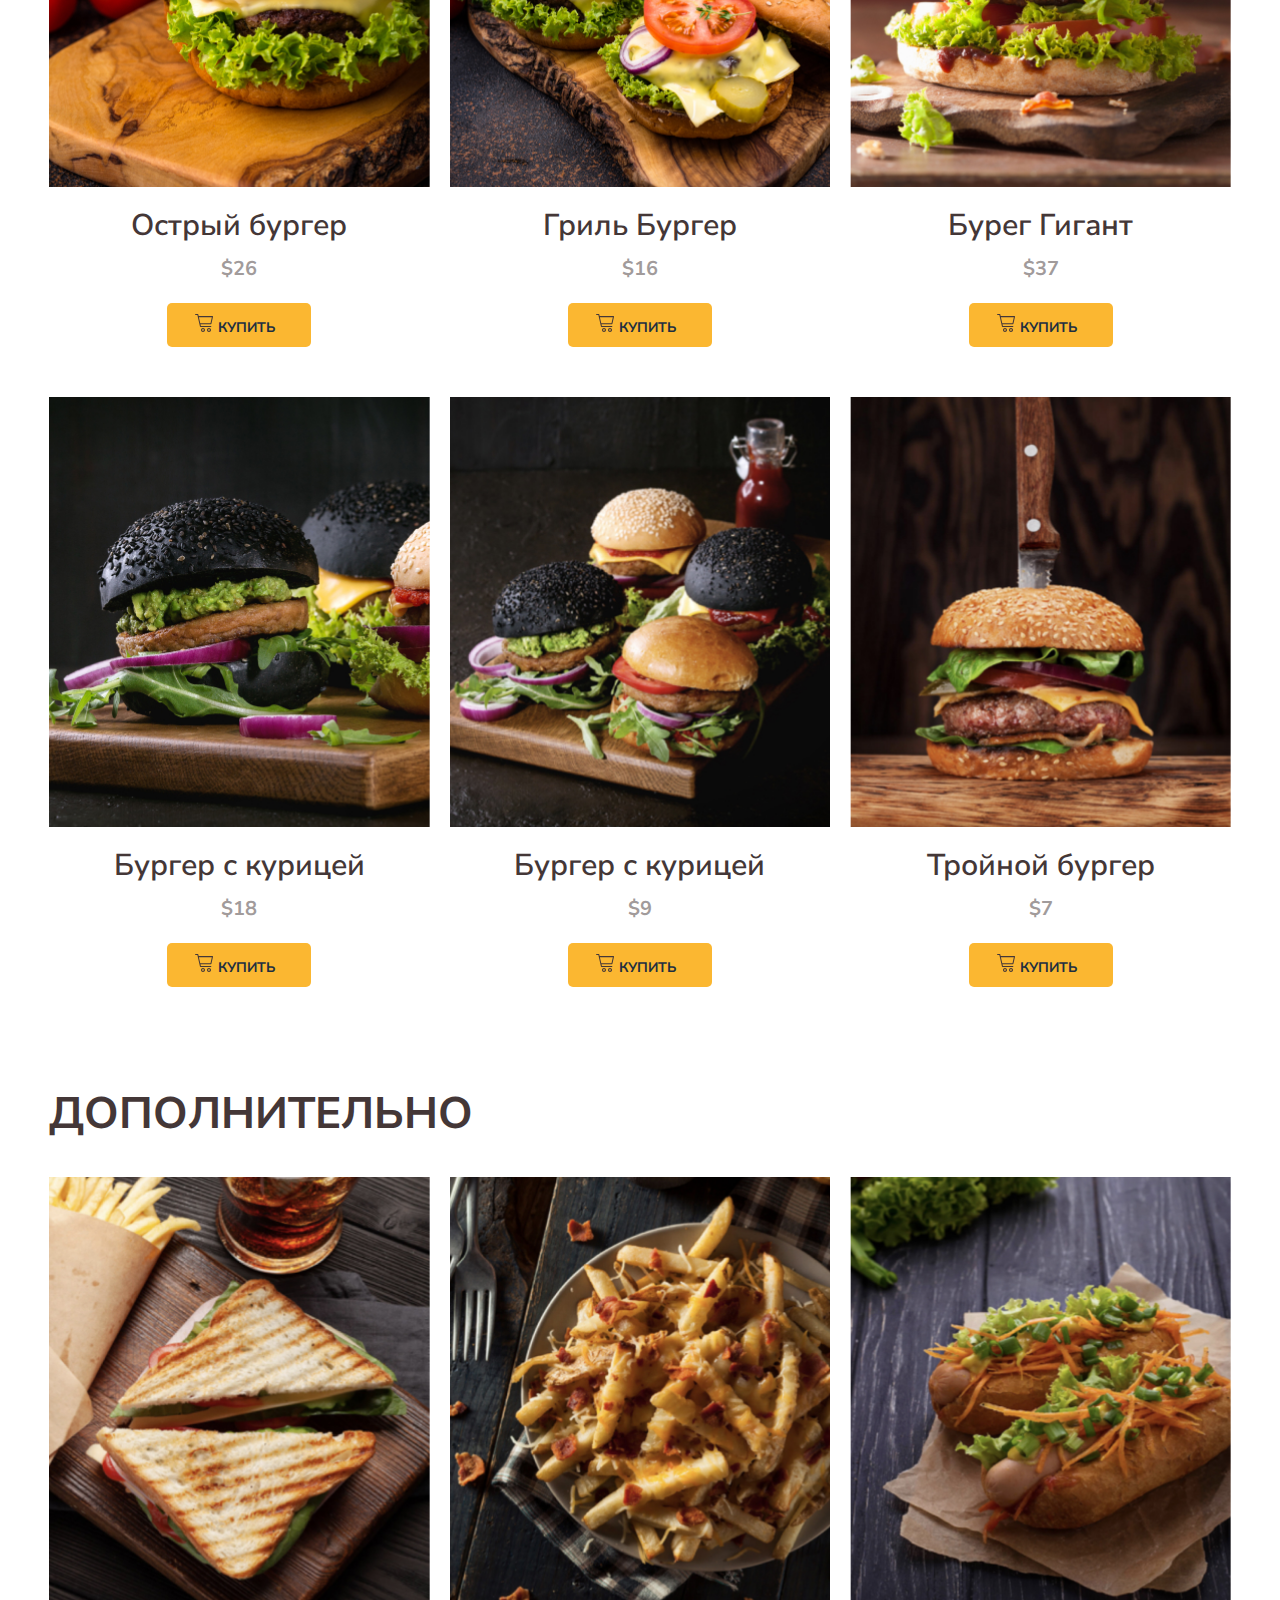
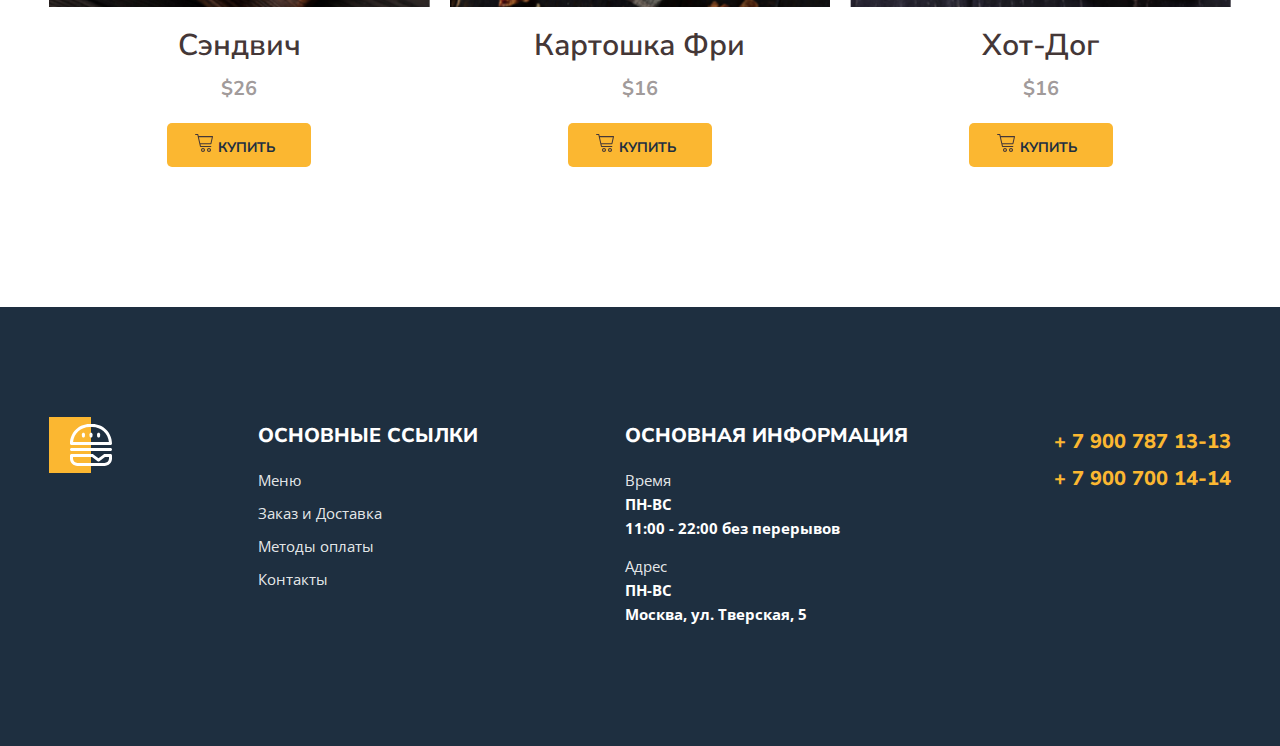
==== commit 33afdee1: "add 19" ====
--- a/index.html
+++ b/index.html
@@ -10,7 +10,7 @@
 </head>
 
 <body>
-    <header class="header">
+    <header class="header" id="headerTop">
         <div class="container">
             <div class="header-wrapper">
                 <div class="logo"></div>
@@ -41,12 +41,12 @@
                 <h2 class="banner-title"><span>Скидка</span>-30%</h2>
                 <p class="banner-description">Только при&nbsp;покупке 3-х и более позиций, мы&nbsp;дарим скидку.
                     Акции не&nbsp;суммируются.</p>
-                <button class="banner-btn" type="button">Купить сейчас</button>
+                <a class="banner-btn" href="#menuBurger">Купить сейчас</a>
             </div>
         </div>
     </section>
     <main class="">
-        <section>
+        <section id="menuBurger">
             <div class="container">
                 <div class="menu">
                     <div class="menu-header">
@@ -176,7 +176,7 @@
                         <a class="footer-link" href="index.html">Меню</a>
                         <a class="footer-link" href="#">Заказ и Доставка</a>
                         <a class="footer-link" href="#">Методы оплаты</a>
-                        <a class="footer-link" href="contact.html">Контакты</a>                       
+                        <a class="footer-link" href="contact.html">Контакты</a>
                     </nav>
                 </div>
                 <div class="footer-item">
@@ -200,7 +200,8 @@
                 </div>
             </div>
     </footer>
-
+    <a href="#headerTop" class="button-up hidden visible" id="btnUp" >наверх</a>
+    <script src="js/script.js"></script>
 </body>
 
 </html>--- a/css/main.css
+++ b/css/main.css
@@ -112,6 +112,38 @@
     bottom: 0;
 }
 
+.button-up {
+    padding: 5px 10px;
+    position: fixed;
+    right: 10px;
+    bottom: 10px;
+
+    border-radius: 5px;
+    background-color: var(--accent-light);
+    border: none;
+
+    font-family: var(--nanito-sans);
+    font-weight: 700;
+    font-size: 14px;
+    color: var(--dark);
+    line-height: 18px;
+    text-align: center;
+    text-transform: uppercase;
+    text-decoration: none;
+    transition: var(--tr);
+}
+
+.button-up:hover {
+    background-color: var(--accent-dark);
+}
+
+.button-up.hidden {
+    opacity: 0;
+}
+.button-up.visible {
+    opacity: 1;
+}
+
 /*Hero*/
 .hero {
     padding-top: 142px;
@@ -231,11 +263,12 @@
     font-weight: 400;
     line-height: 160%;
     color: rgba(var(--light-rgb), .8);
-
 }
 
 .banner-btn {
-    padding: 22px 25px;
+    display: block;
+    max-width: 170px;
+    padding: 22px 0px;
 
     border-radius: 5px;
     background-color: var(--accent-light);
@@ -244,6 +277,7 @@
     font-family: var(--nanito-sans);
     font-weight: 700;
     font-size: 14px;
+    color: var(--dark);
     line-height: 18px;
     text-align: center;
     text-transform: uppercase;
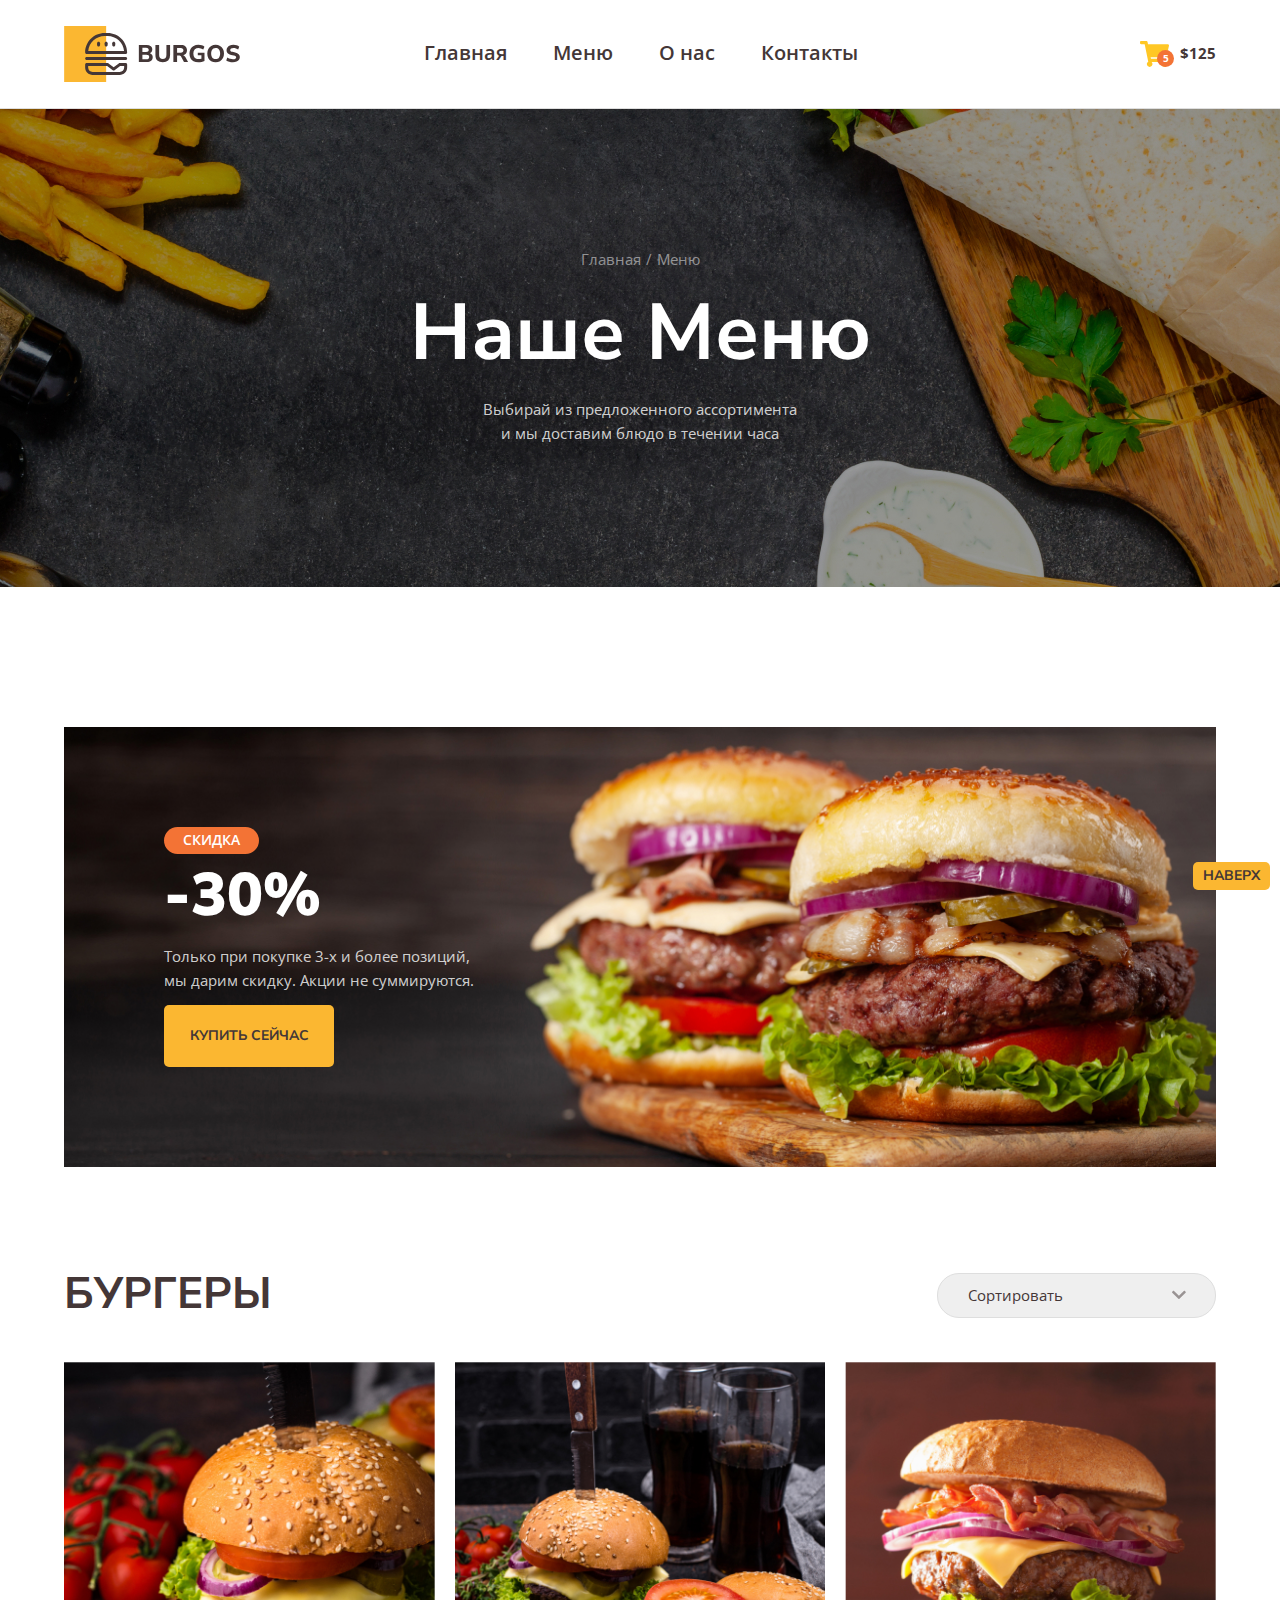
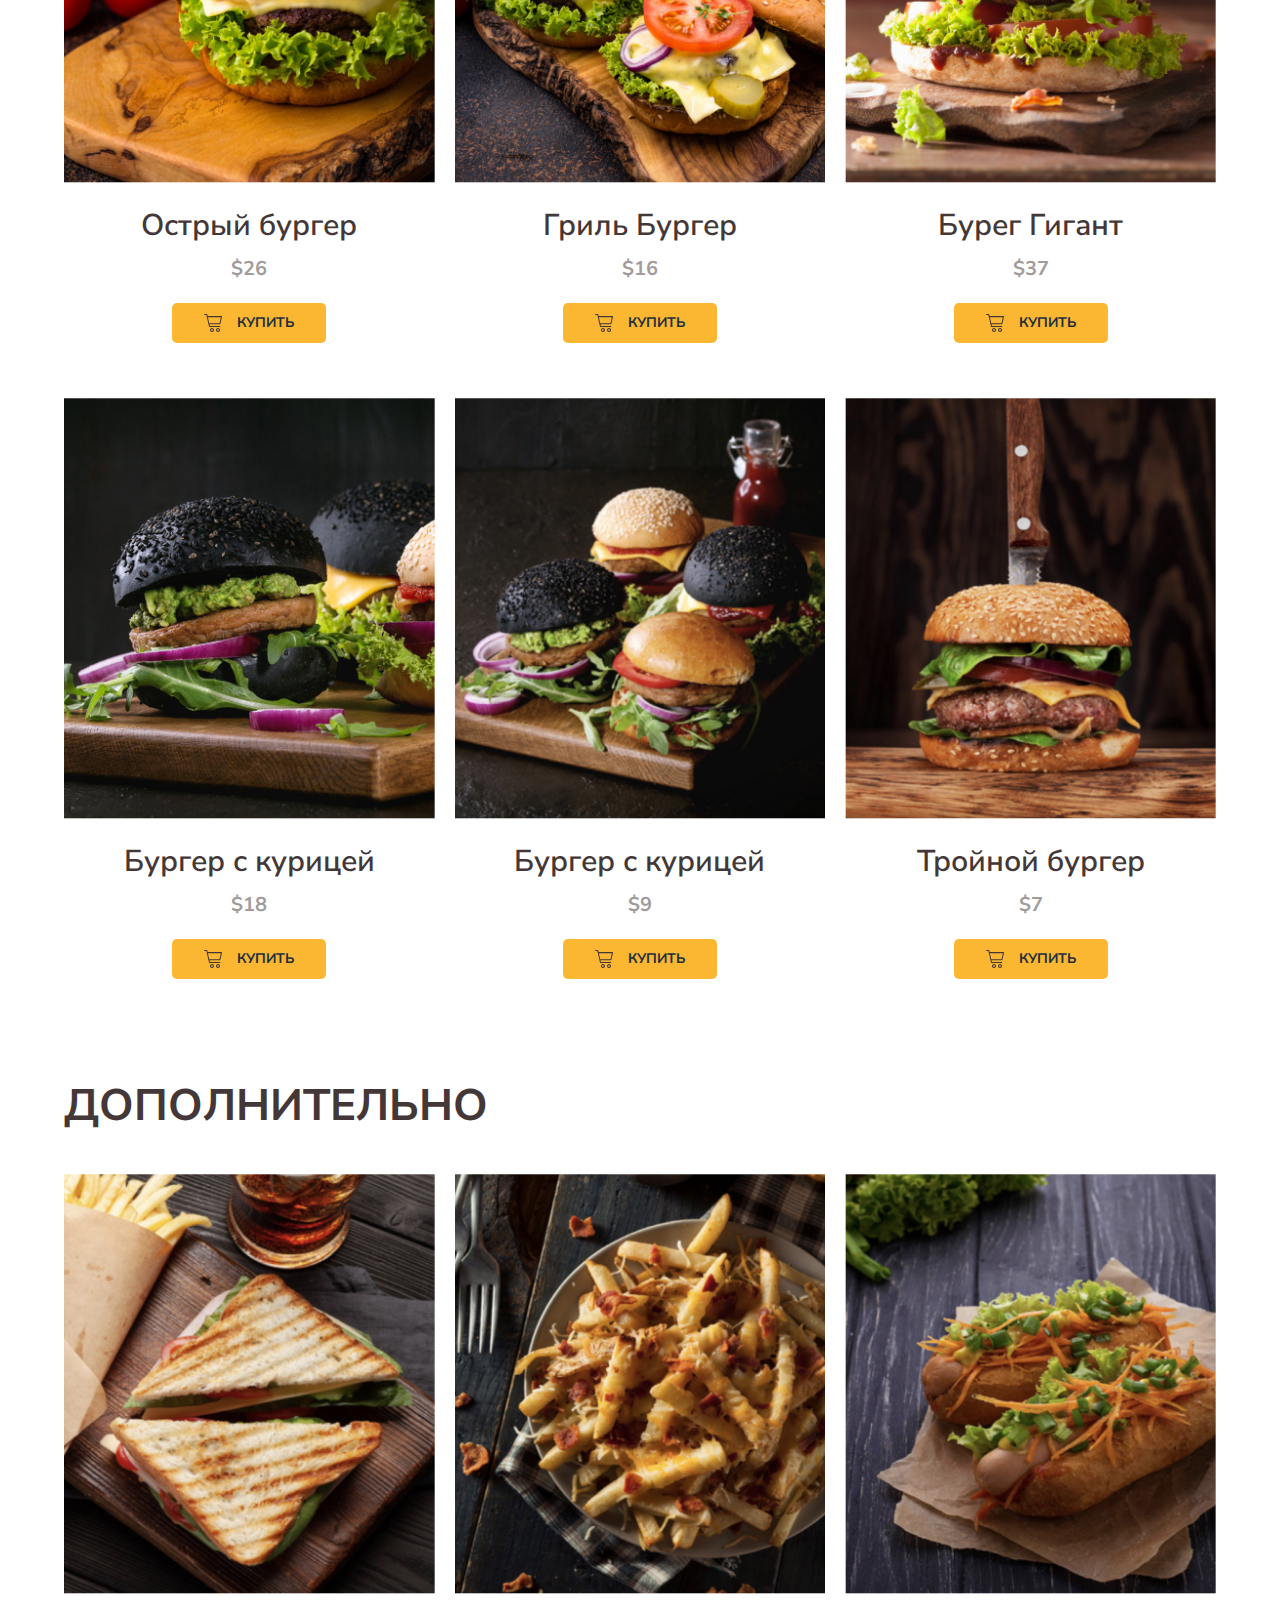
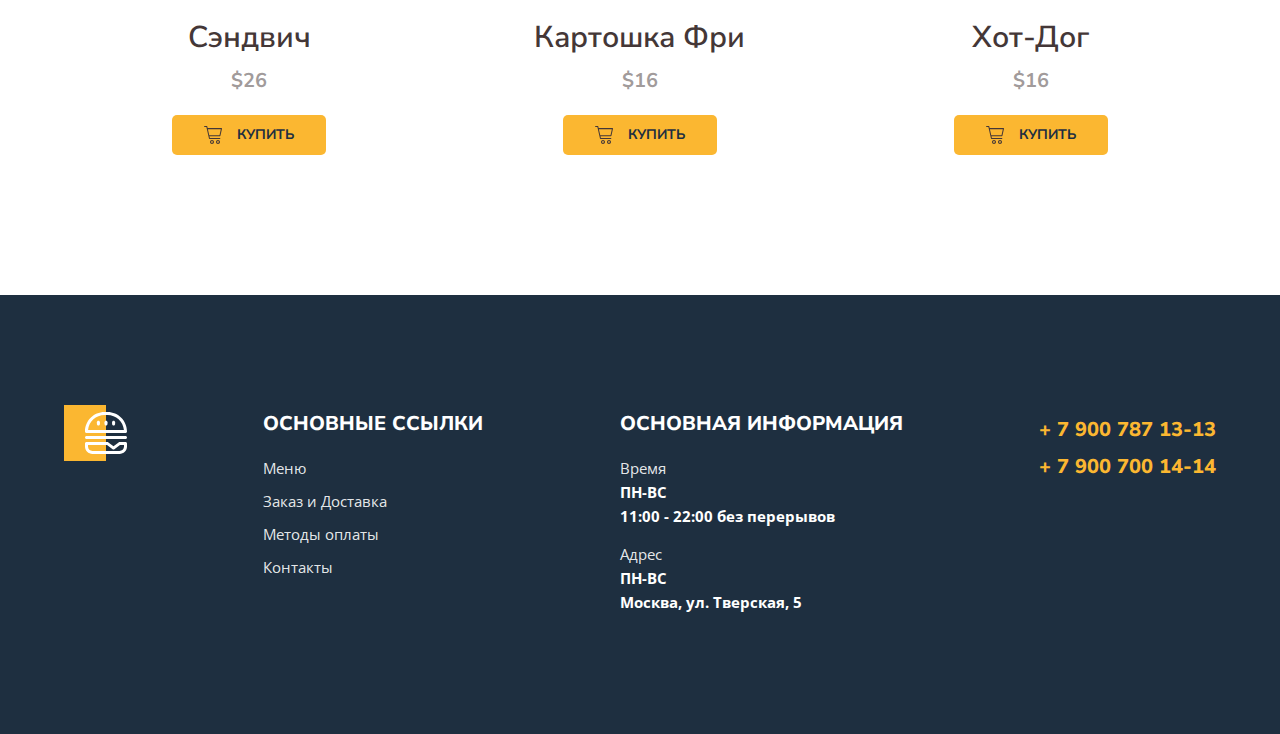
==== commit 274d88fb: "base 20" ====
--- a/index.html
+++ b/index.html
@@ -66,7 +66,7 @@
                             <h3 class="menu-name">Острый бургер</h3>
                             <p class="menu-pricer">$26</p>
                             <button type="button" class="menu-btn">
-                                <p class="btn-car">Купить</p>
+                                Купить
                             </button>
                         </div>
 
@@ -77,7 +77,7 @@
                             <h3 class="menu-name">Гриль Бургер</h3>
                             <p class="menu-pricer">$16</p>
                             <button type="button" class="menu-btn">
-                                <p class="btn-car">Купить</p>
+                                Купить
                             </button>
                         </div>
 
@@ -87,9 +87,8 @@
                             </div>
                             <h3 class="menu-name">Бурег Гигант</h3>
                             <p class="menu-pricer">$37</p>
-
-                            <button type="button" class="menu-btn">
-                                <p class="btn-car">Купить</p>
+                            <button type="button" class="menu-btn">
+                                Купить
                             </button>
                         </div>
 
@@ -100,7 +99,7 @@
                             <h3 class="menu-name">Бургер с курицей</h3>
                             <p class="menu-pricer">$18</p>
                             <button type="button" class="menu-btn">
-                                <p class="btn-car">Купить</p>
+                                Купить
                             </button>
                         </div>
 
@@ -111,7 +110,7 @@
                             <h3 class="menu-name">Бургер с курицей</h3>
                             <p class="menu-pricer">$9</p>
                             <button type="button" class="menu-btn">
-                                <p class="btn-car">Купить</p>
+                                Купить
                             </button>
                         </div>
 
@@ -122,12 +121,12 @@
                             <h3 class="menu-name">Тройной бургер</h3>
                             <p class="menu-pricer">$7</p>
                             <button type="button" class="menu-btn">
-                                <p class="btn-car">Купить</p>
+                                Купить
                             </button>
                         </div>
                     </div>
                     <div>
-                        <h2 class="menu-title">дополнительно</h2>
+                        <h2 class="menu-title-additionally">дополнительно</h2>
                     </div>
                     <div class="menu-box">
                         <div class="menu-item">
@@ -137,7 +136,7 @@
                             <h3 class="menu-name">Сэндвич</h3>
                             <p class="menu-pricer">$26</p>
                             <button type="button" class="menu-btn">
-                                <p class="btn-car">Купить</p>
+                                Купить
                             </button>
                         </div>
                         <div class="menu-item">
@@ -147,7 +146,7 @@
                             <h3 class="menu-name">Картошка Фри</h3>
                             <p class="menu-pricer">$16</p>
                             <button type="button" class="menu-btn">
-                                <p class="btn-car">Купить</p>
+                                Купить
                             </button>
                         </div>
                         <div class="menu-item">
@@ -157,7 +156,7 @@
                             <h3 class="menu-name">Хот-Дог</h3>
                             <p class="menu-pricer">$16</p>
                             <button type="button" class="menu-btn">
-                                <p class="btn-car">Купить</p>
+                                Купить
                             </button>
                         </div>
 
@@ -199,8 +198,9 @@
                     <a class="footer-tel" href="tel:+79007001414">+ 7 900 700 14-14</a>
                 </div>
             </div>
+        </div>
     </footer>
-    <a href="#headerTop" class="button-up hidden visible" id="btnUp" >наверх</a>
+    <a href="#headerTop" class="button-up hidden visible" id="btnUp">наверх</a>
     <script src="js/script.js"></script>
 </body>
 
--- a/css/main.css
+++ b/css/main.css
@@ -22,13 +22,14 @@
     text-decoration: none;
 }
 
-/*Head er*/
+/*Header*/
 .container {
     width: 100%;
     max-width: 1182px;
     margin: 0 auto;
     padding-left: 15px;
     padding-right: 15px;
+    box-sizing: border-box;
 }
 
 .header {
@@ -38,7 +39,7 @@
 .header-wrapper {
     display: flex;
     align-items: center;
-    gap: 196px;
+    gap: 56px;
     padding-top: 26px;
     padding-bottom: 26px;
 }
@@ -56,6 +57,7 @@
     flex-grow: 1;
     display: flex;
     gap: 46px;
+    margin-left: min(10vw, 140px);
 }
 
 .nav-link {
@@ -140,6 +142,7 @@
 .button-up.hidden {
     opacity: 0;
 }
+
 .button-up.visible {
     opacity: 1;
 }
@@ -296,16 +299,17 @@
 }
 
 .menu-header {
-    display: flex;
-    align-items: center;
-    justify-content: space-between;
-
-}
-
-.menu-title {
     margin-top: 100px;
     margin-bottom: 34px;
-
+    display: flex;
+    align-items: center;
+    justify-content: space-between;
+
+
+}
+
+.menu-title {
+    margin: 0;
     font-family: var(--nanito-sans);
     font-weight: 700;
     font-size: 44px;
@@ -336,6 +340,7 @@
     grid-template-columns: repeat(3, 1fr);
     grid-template-rows: auto;
     gap: 50px 20px;
+
 }
 
 .menu-item {
@@ -393,7 +398,7 @@
     font-size: 14px;
     font-family: var(--nanito-sans);
     font-weight: 700;
-    padding: 11px 36px 11px 28px;
+    padding: 11px 32px;
     text-transform: uppercase;
     text-decoration: none;
     color: #1e2f40;
@@ -403,15 +408,7 @@
     transition: var(--tr);
 }
 
-.menu-btn:hover {
-    background-color: var(--accent-dark);
-}
-
-.btn-car {
-    margin: 0;
-}
-
-.btn-car::before {
+.menu-btn::before {
     content: "";
     width: 18px;
     height: 18px;
@@ -422,6 +419,20 @@
     background-size: contain;
 }
 
+.menu-btn:hover {
+    background-color: var(--accent-dark);
+}
+
+.menu-title-additionally {
+    margin: 100px 0 34px;
+    font-family: var(--nanito-sans);
+    font-weight: 700;
+    font-size: 44px;
+    line-height: 127%;
+    color: var(--dark);
+    text-transform: uppercase;
+}
+
 /*footer*/
 
 .footer {
@@ -612,4 +623,44 @@
 
 .contact-tel:hover {
     color: var(--accent-light);
+}
+
+/*Media*/
+@media (max-width: 1080px) {
+    .header-wrapper {
+        gap: 40px;
+    }
+
+    .nav {
+        margin-left: 0;
+        gap: min(3vw, 30px);
+    }
+}
+
+@media (max-width: 768px) {
+    .logo {
+        width: 150px;
+        height: 47.81px;
+    }
+
+    .header-wrapper {
+        gap: 45px;
+    }
+
+    .nav {
+        gap: 22px;
+    }
+
+    .banner {
+        margin-top: 72px;
+    }
+
+    .banner-wrapper {
+        padding: 100px 40px;
+    }
+
+    .menu-header {
+        margin-top: 80px;
+    }
+
 }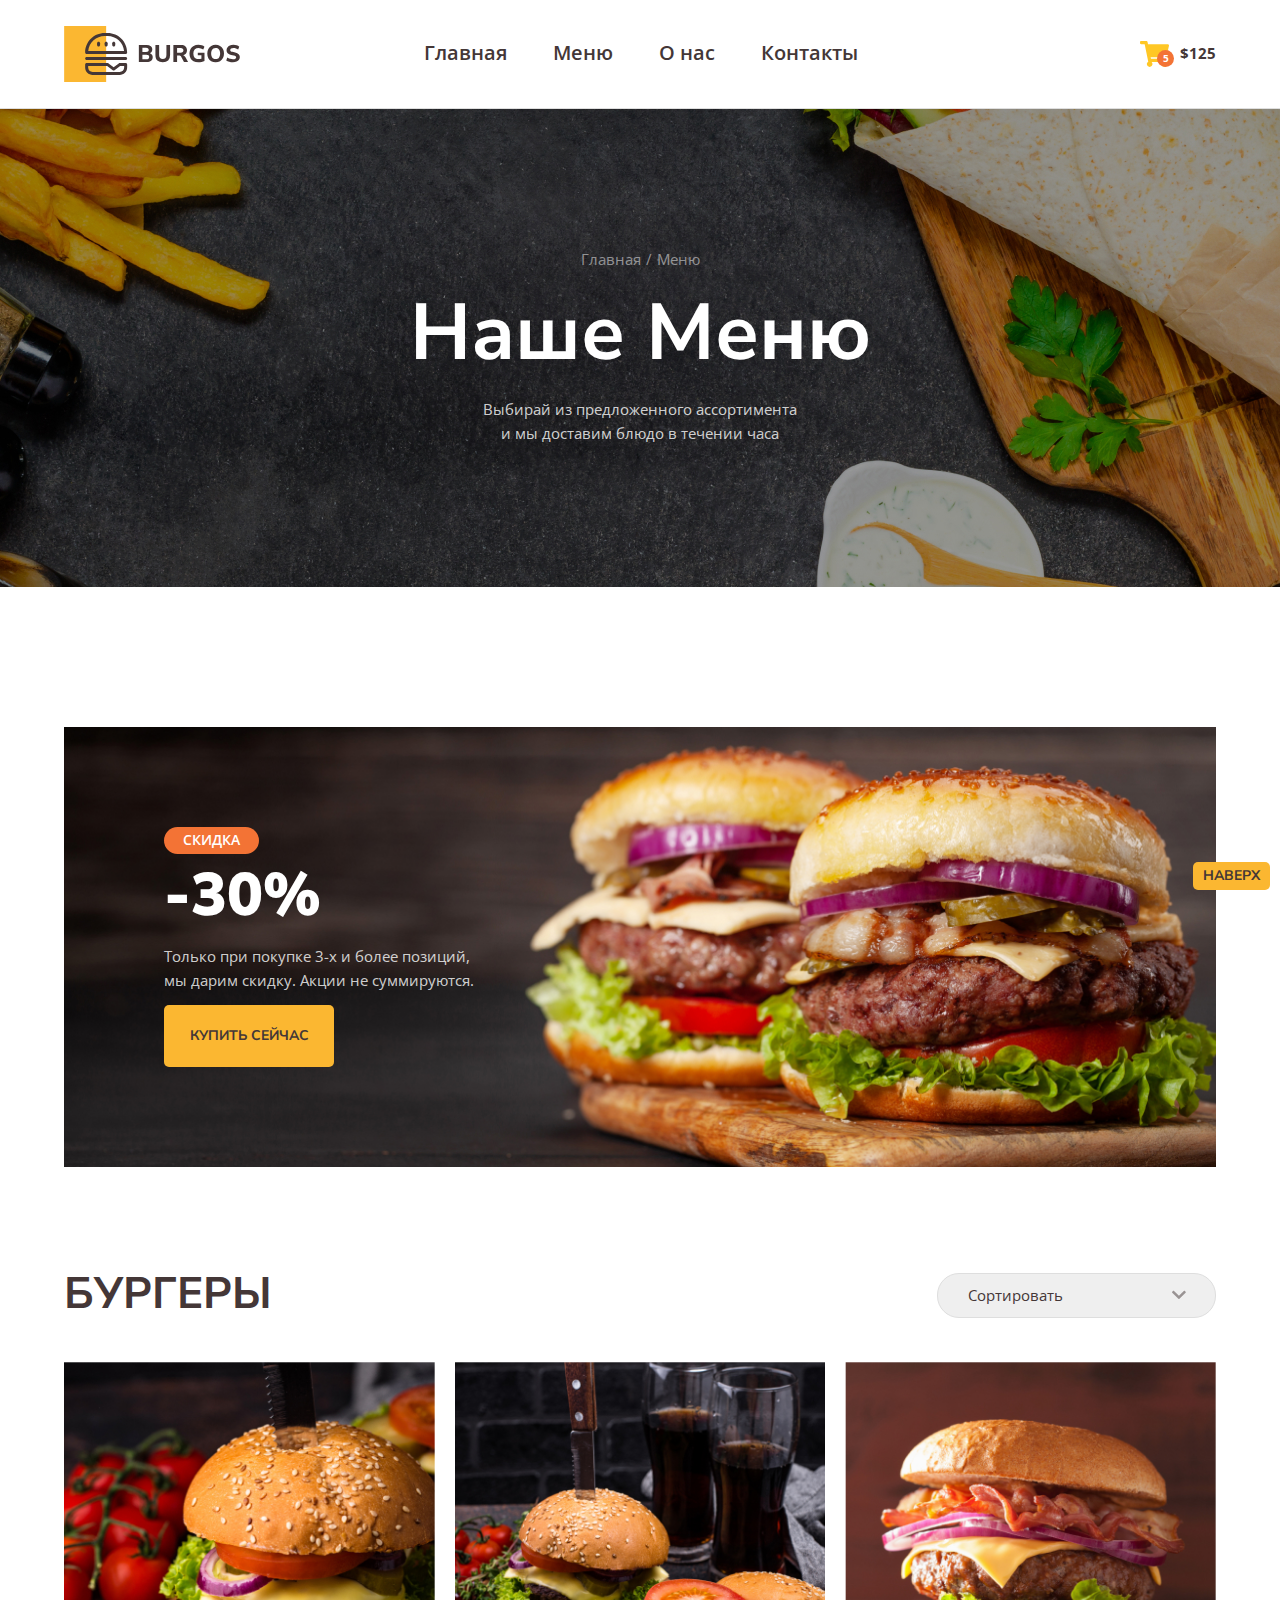
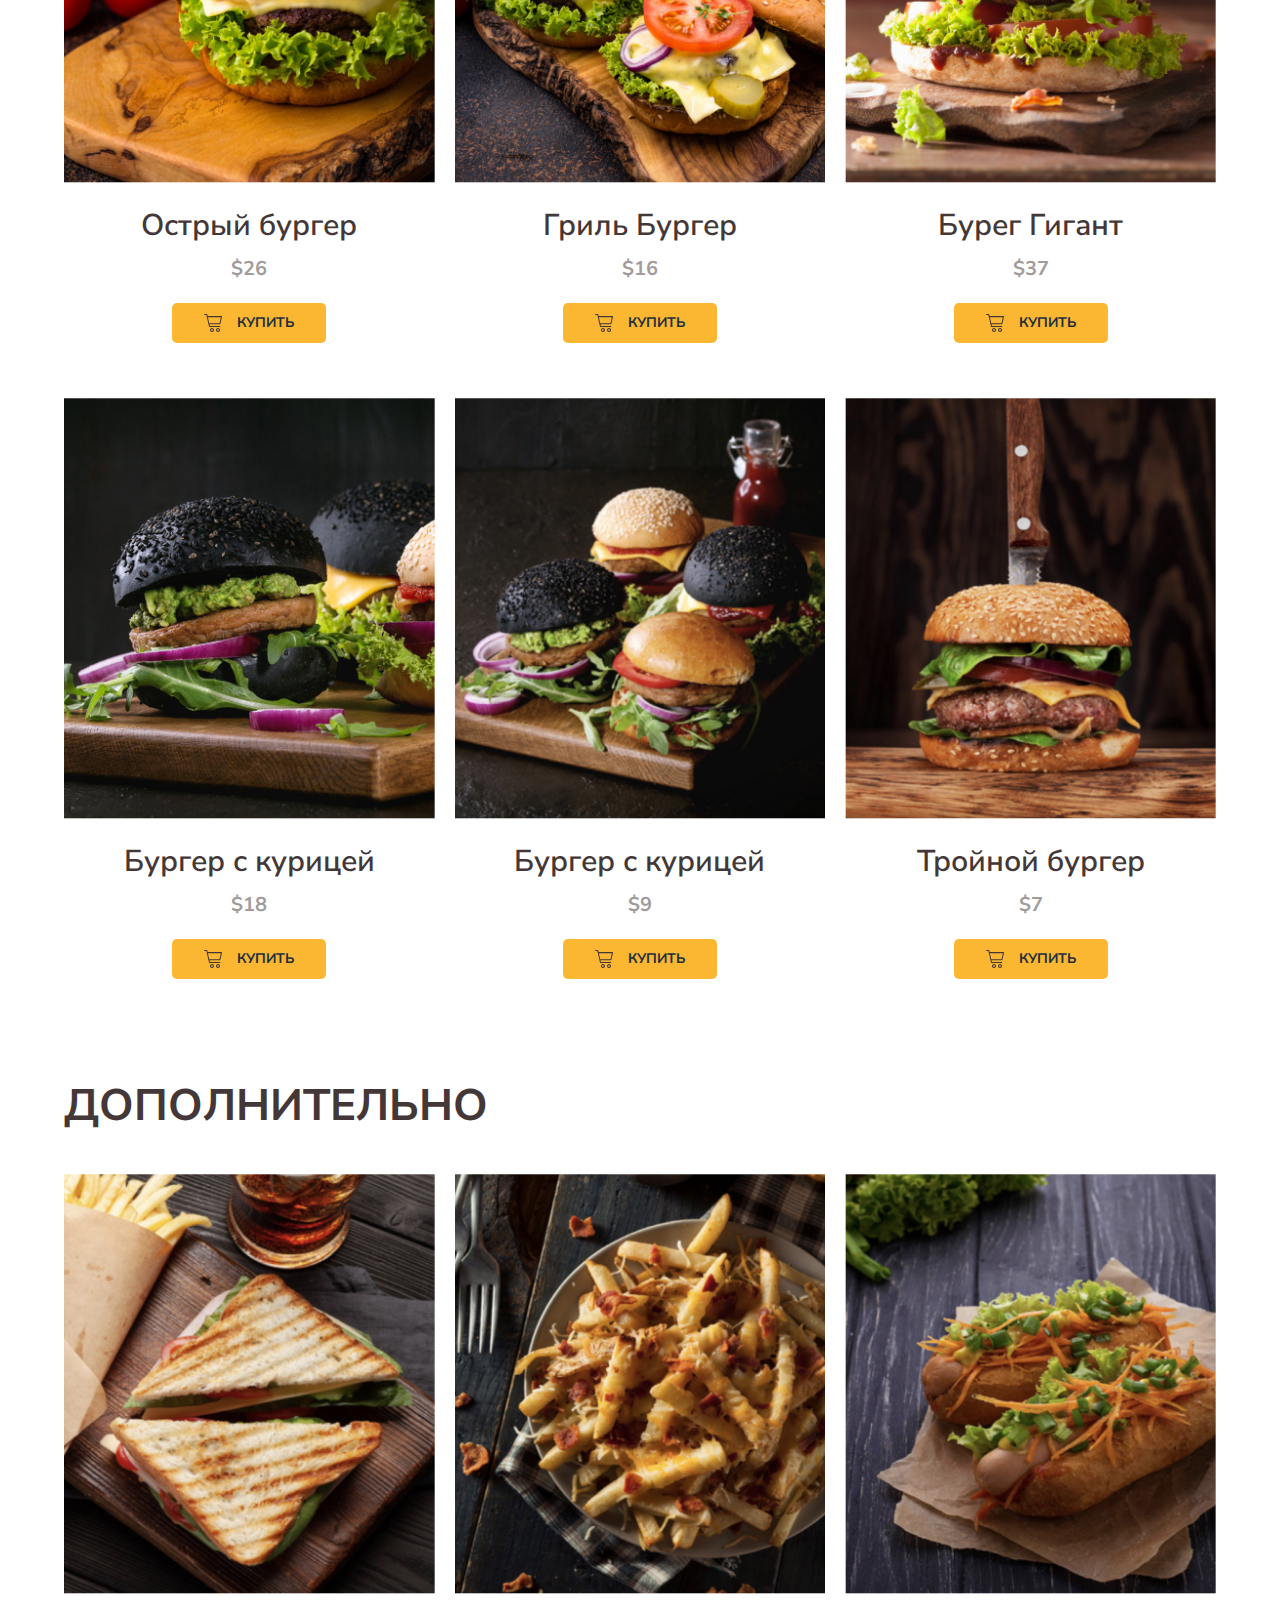
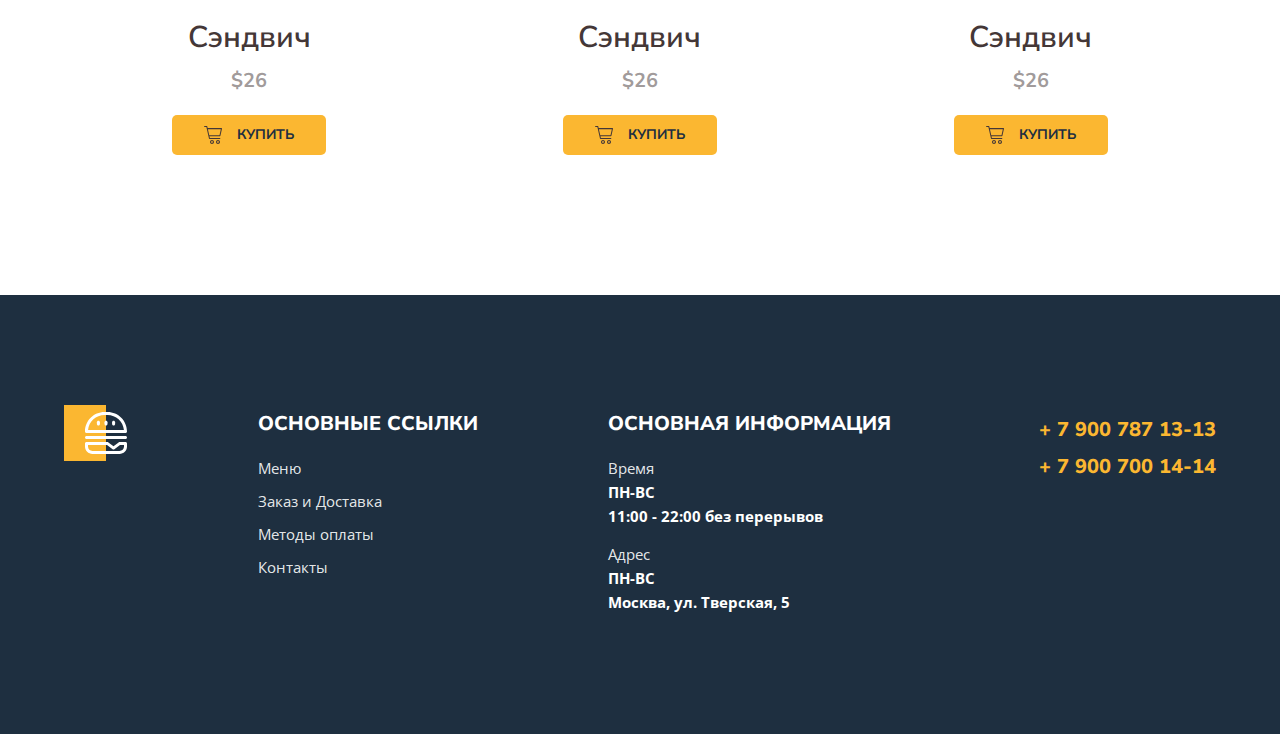
==== commit 81446b7e: "21 base" ====
--- a/index.html
+++ b/index.html
@@ -128,40 +128,51 @@
                     <div>
                         <h2 class="menu-title-additionally">дополнительно</h2>
                     </div>
-                    <div class="menu-box">
-                        <div class="menu-item">
-                            <div class="menu-thumb">
+                    <div class="menu-box _additionally">
+                        <div class="menu-item _additionally">
+                            <div class=" menu-thumb">
                                 <img src="img/menu/01-additionally.jpg" alt="Сэндвич">
                             </div>
-                            <h3 class="menu-name">Сэндвич</h3>
-                            <p class="menu-pricer">$26</p>
-                            <button type="button" class="menu-btn">
-                                Купить
-                            </button>
-                        </div>
-                        <div class="menu-item">
-                            <div class="menu-thumb">
+                            <div class="menu-info">
+                                <h3 class="menu-name">Сэндвич</h3>
+                                <p class="menu-pricer">$26</p>
+                                <button type="button" class="menu-btn">
+                                    Купить
+                                </button>
+                            </div>
+                        </div>
+
+                        <div class="menu-item _additionally">
+                            <div class=" menu-thumb">
                                 <img src="img/menu/02-additionally.jpg" alt="Картошка фри">
                             </div>
-                            <h3 class="menu-name">Картошка Фри</h3>
-                            <p class="menu-pricer">$16</p>
-                            <button type="button" class="menu-btn">
-                                Купить
-                            </button>
-                        </div>
-                        <div class="menu-item">
-                            <div class="menu-thumb">
+                            <div class="menu-info">
+                                <h3 class="menu-name">Сэндвич</h3>
+                                <p class="menu-pricer">$26</p>
+                                <button type="button" class="menu-btn">Купить </button>
+                            </div>
+                        </div>
+
+                        <div class="menu-item _additionally">
+                            <div class=" menu-thumb">
                                 <img src="img/menu/03-additionally.jpg" alt="Хот-дог">
                             </div>
-                            <h3 class="menu-name">Хот-Дог</h3>
-                            <p class="menu-pricer">$16</p>
-                            <button type="button" class="menu-btn">
-                                Купить
-                            </button>
-                        </div>
-
-                    </div>
-                </div>
+                            <div  class="menu-info">
+                                <h3 class="menu-name">Сэндвич</h3>
+                                <p class="menu-pricer">$26</p>
+                                <button type="button" class="menu-btn">
+                                    Купить
+                                </button>
+                            </div>
+                        </div>
+                    </div>
+                </div>
+            </div>
+            </div>
+            </div>
+
+            </div>
+            </div>
             </div>
         </section>
     </main>
@@ -177,6 +188,8 @@
                         <a class="footer-link" href="#">Методы оплаты</a>
                         <a class="footer-link" href="contact.html">Контакты</a>
                     </nav>
+                    <a class="footer-tel _mobile" href="tel:+79007871313">+ 7 900 787 13-13</a>
+                    <a class="footer-tel _mobile" href="tel:+79007001414">+ 7 900 700 14-14</a>
                 </div>
                 <div class="footer-item">
                     <h3 class="footer-title">основная информация</h3>
--- a/css/main.css
+++ b/css/main.css
@@ -445,6 +445,7 @@
 .footer-wrapper {
     display: flex;
     justify-content: space-between;
+    gap: 15px
 }
 
 .footer-logo {
@@ -508,8 +509,24 @@
     margin-bottom: 14px;
 }
 
+.footer-item:last-child {
+    flex-basis: 194px;
+}
+
 .footer-tel {
     display: block;
+    font-family: var(--nanito-sans);
+    font-weight: 800;
+    font-size: 20px;
+    line-height: 126%;
+    color: var(--accent-light);
+    text-transform: uppercase;
+    margin-top: 12px;
+    transition: var(--tr);
+    text-align: right;
+}
+.footer-tel._mobile {
+    display: none;
     font-family: var(--nanito-sans);
     font-weight: 800;
     font-size: 20px;
@@ -662,5 +679,40 @@
     .menu-header {
         margin-top: 80px;
     }
+.menu-box {   
+    grid-template-columns: repeat(2, 1fr);   
+}
+.menu-box._additionally {
+    grid-template-columns: 1fr;
+
+}
+.menu-item._additionally {
+    display: flex;
+    align-items: center;
+    gap: 20px;
+}
+.menu-item._additionally .menu-thumb {
+flex-basis: calc(60% - 20px);
+height: 260px;
+margin-bottom: 0;
+}
+.menu-item._additionally .menu-info {
+    flex-basis: 40%;
+}
+.footer {
+    padding-top: 62px;
+    padding-bottom: 71px;
+}
+.footer-nav {
+    margin-bottom: 20px;
+}
+
+.footer-item:last-child {
+    display: none;
+}
+.footer-tel._mobile {
+    display: block;
+    text-align: left;
+}
 
 }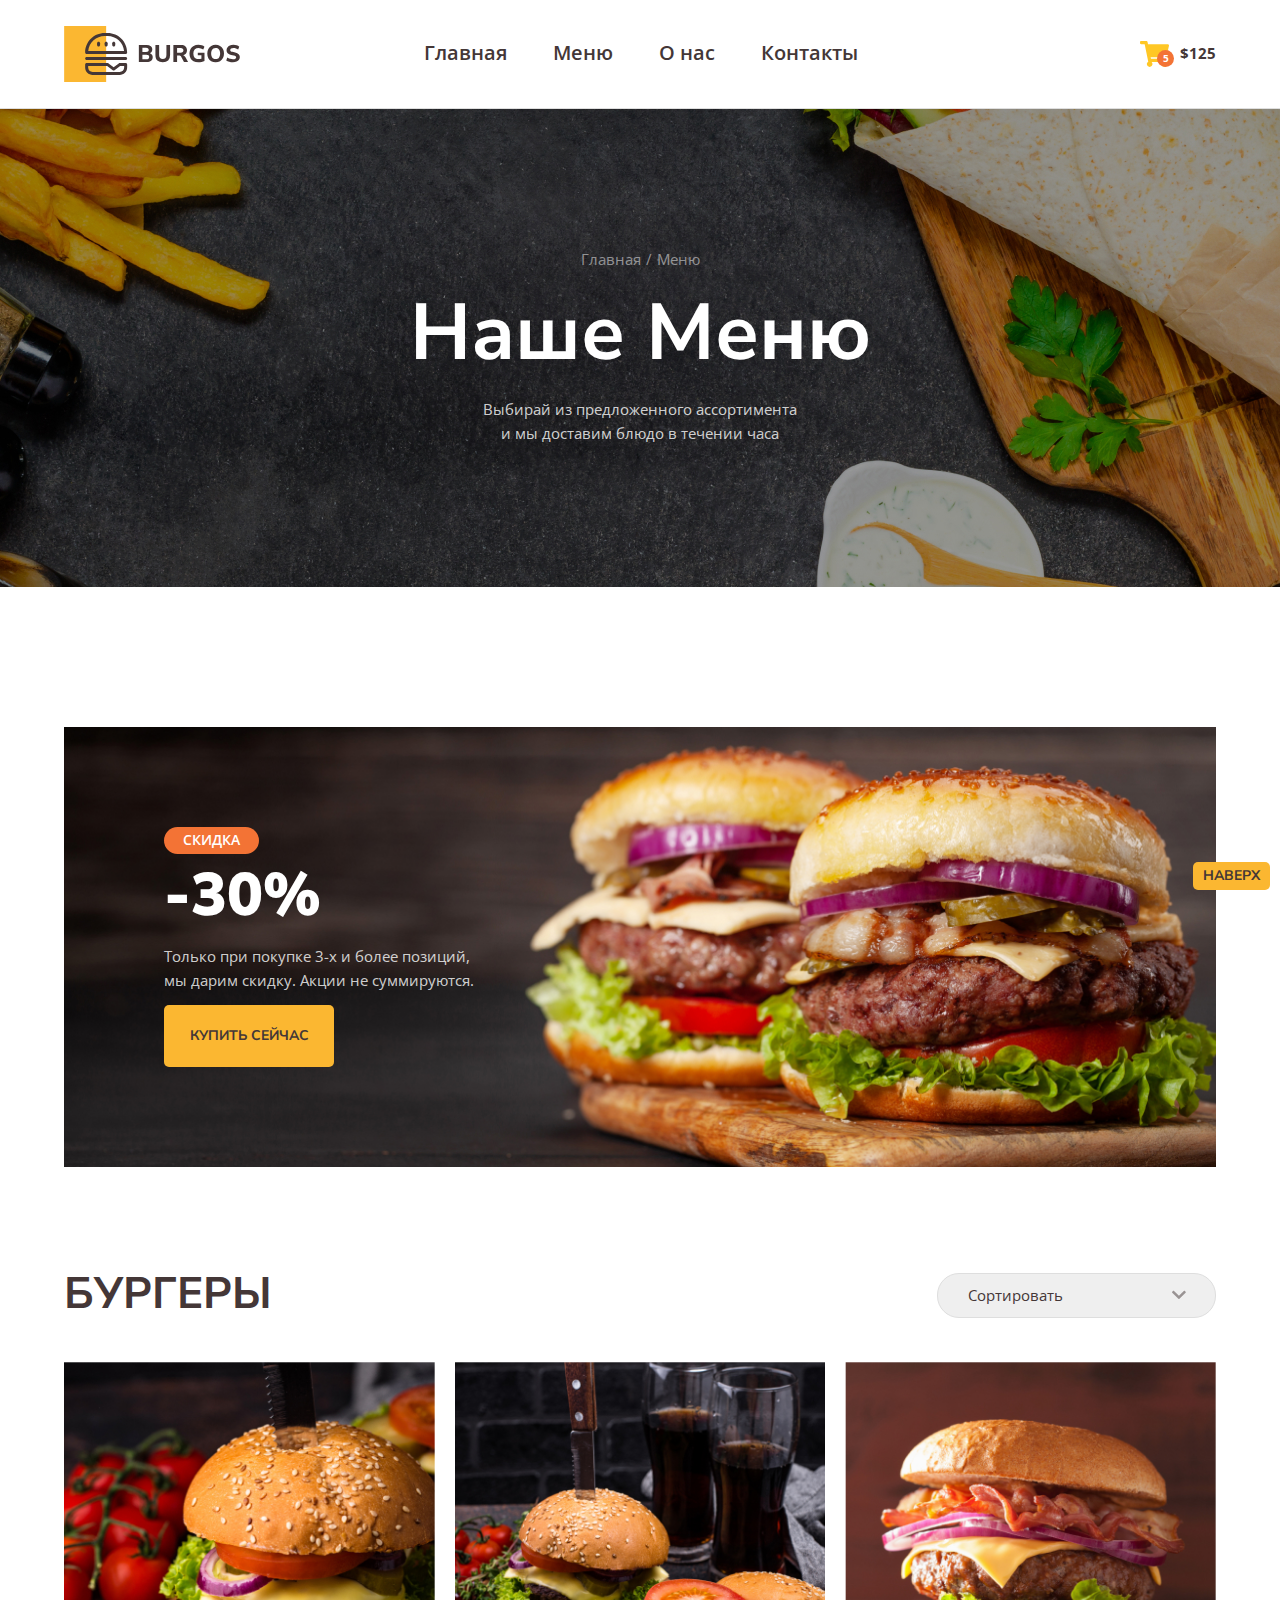
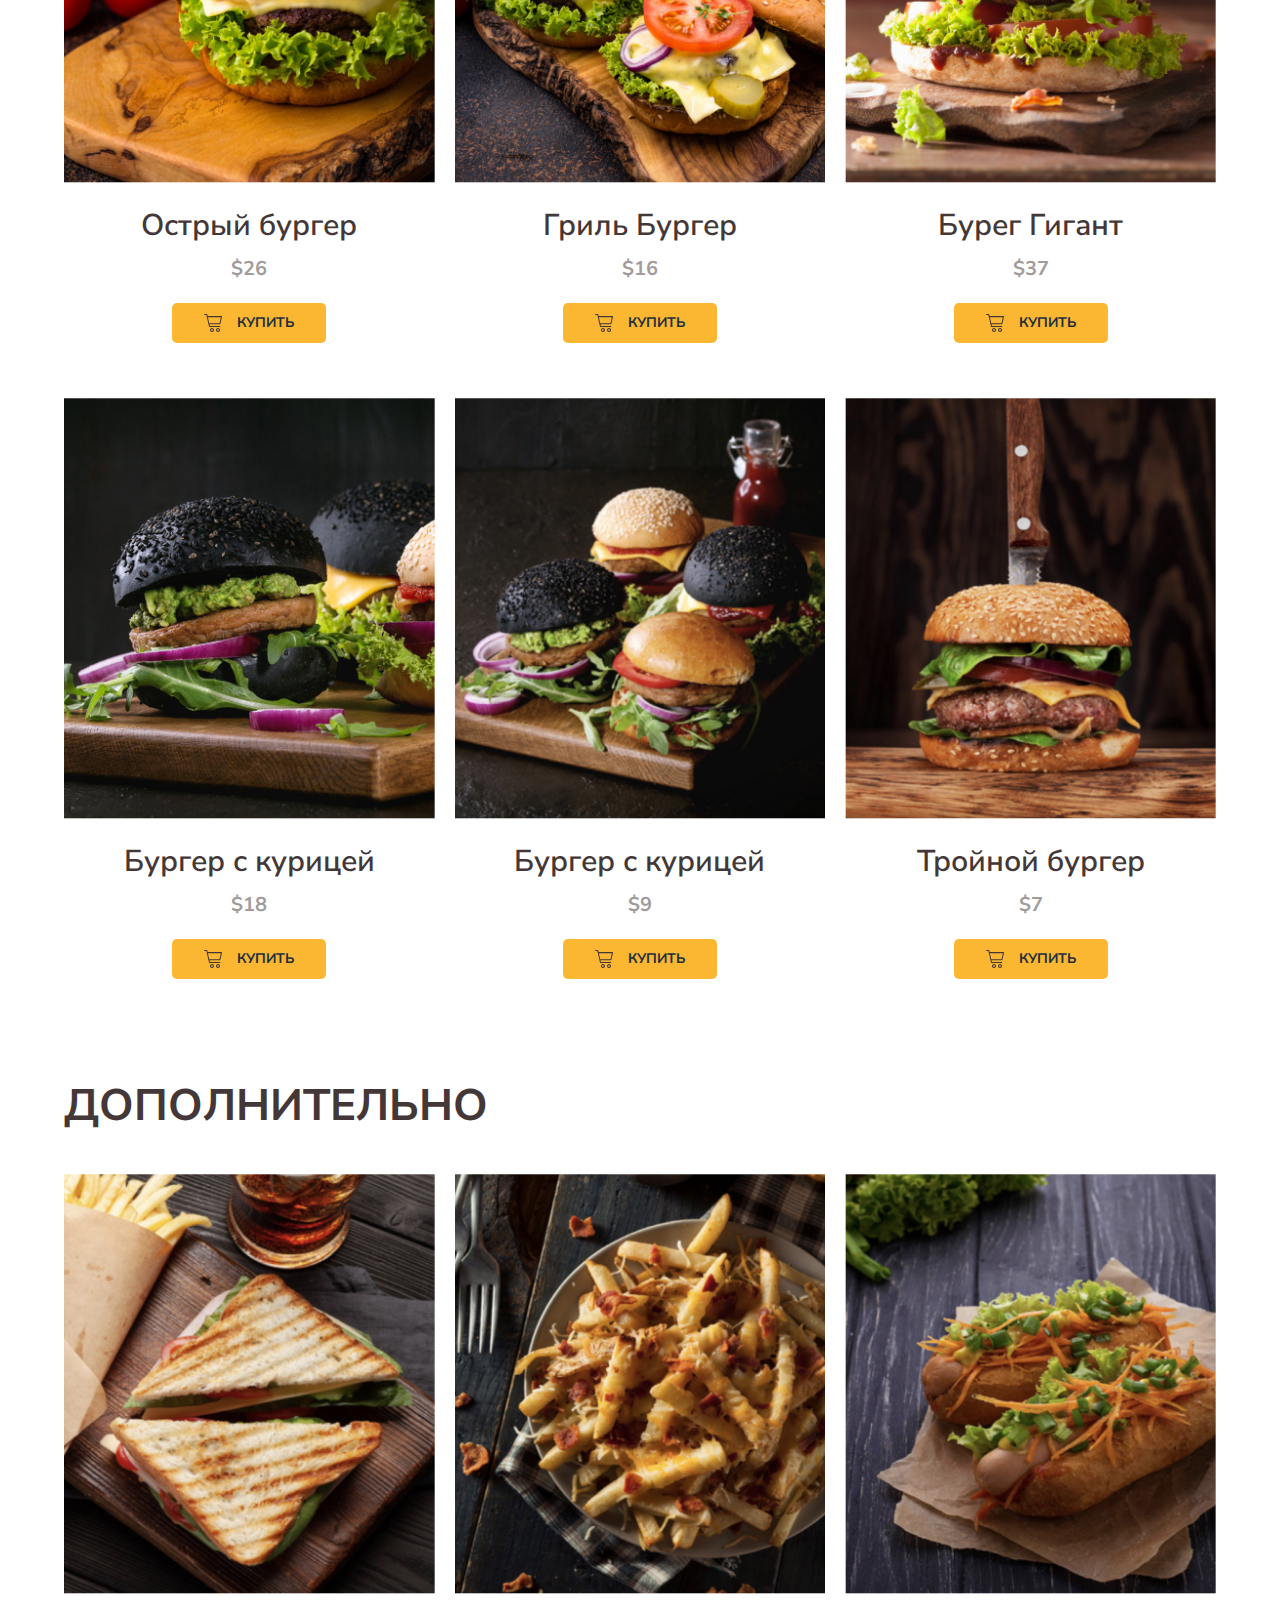
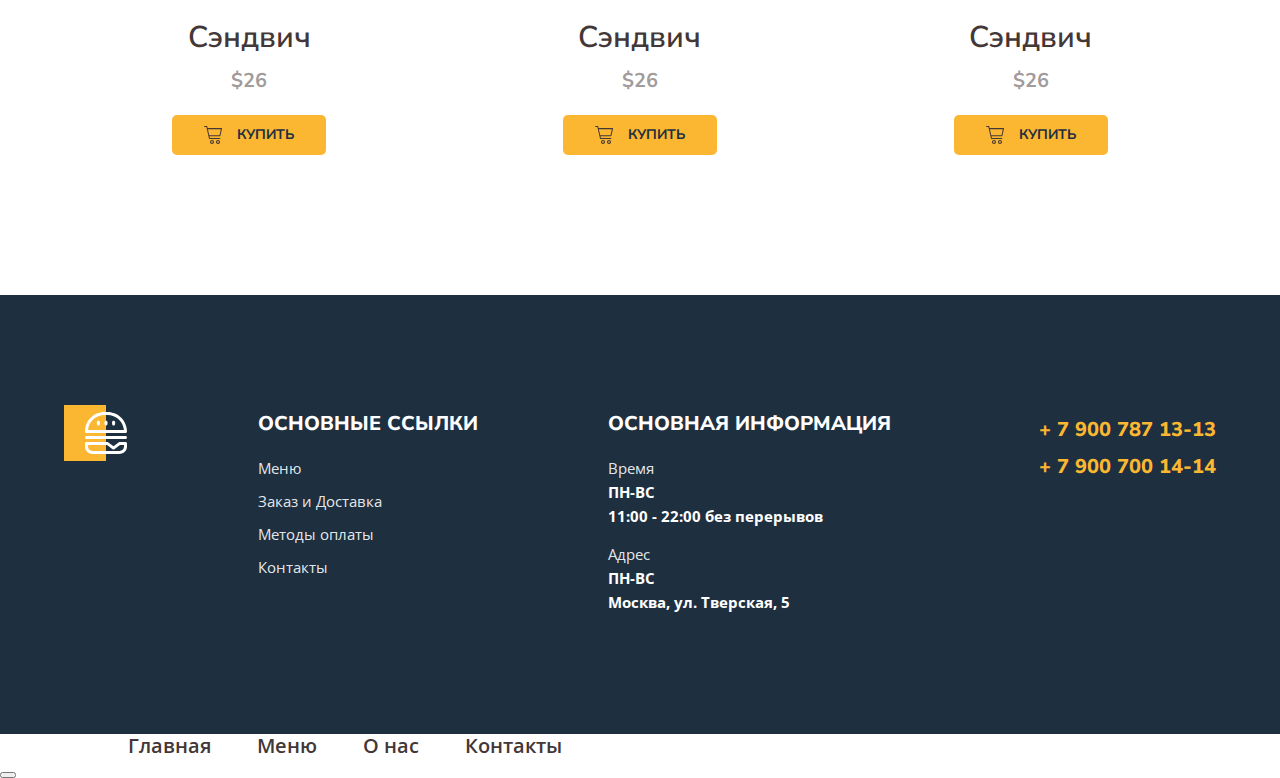
==== commit adfa4110: "22 base" ====
--- a/index.html
+++ b/index.html
@@ -13,6 +13,7 @@
     <header class="header" id="headerTop">
         <div class="container">
             <div class="header-wrapper">
+                <button class="burger-menu" onclick="openModal()"></button>
                 <div class="logo"></div>
                 <nav class="nav">
                     <a href="#" class="nav-link">Главная</a>
@@ -157,7 +158,7 @@
                             <div class=" menu-thumb">
                                 <img src="img/menu/03-additionally.jpg" alt="Хот-дог">
                             </div>
-                            <div  class="menu-info">
+                            <div class="menu-info">
                                 <h3 class="menu-name">Сэндвич</h3>
                                 <p class="menu-pricer">$26</p>
                                 <button type="button" class="menu-btn">
@@ -214,6 +215,15 @@
         </div>
     </footer>
     <a href="#headerTop" class="button-up hidden visible" id="btnUp">наверх</a>
+    <div class="modal" id="modal">
+        <nav class="nav _modal">
+            <a href="#" class="nav-link">Главная</a>
+            <a href="index.html" class="nav-link">Меню</a>
+            <a href="#" class="nav-link">О нас</a>
+            <a href="contact.html" class="nav-link">Контакты</a>
+        </nav>
+        <button class="modal-close" onclick="closeModal()"></button>
+    </div>
     <script src="js/script.js"></script>
 </body>
 
--- a/css/main.css
+++ b/css/main.css
@@ -42,6 +42,17 @@
     gap: 56px;
     padding-top: 26px;
     padding-bottom: 26px;
+}
+
+.burger-menu {
+    display: none;
+    width: 34px;
+    height: 22px;
+    background-image: url(../img/menu-btn.svg);
+    background-repeat: no-repeat;
+    background-size: contain;
+    background-color: transparent;
+    border: none;
 }
 
 .logo {
@@ -525,6 +536,7 @@
     transition: var(--tr);
     text-align: right;
 }
+
 .footer-tel._mobile {
     display: none;
     font-family: var(--nanito-sans);
@@ -665,7 +677,7 @@
     }
 
     .nav {
-        gap: 22px;
+        gap: 19px;
     }
 
     .banner {
@@ -679,40 +691,135 @@
     .menu-header {
         margin-top: 80px;
     }
-.menu-box {   
-    grid-template-columns: repeat(2, 1fr);   
-}
-.menu-box._additionally {
-    grid-template-columns: 1fr;
-
-}
-.menu-item._additionally {
-    display: flex;
-    align-items: center;
-    gap: 20px;
-}
-.menu-item._additionally .menu-thumb {
-flex-basis: calc(60% - 20px);
-height: 260px;
-margin-bottom: 0;
-}
-.menu-item._additionally .menu-info {
-    flex-basis: 40%;
-}
-.footer {
-    padding-top: 62px;
-    padding-bottom: 71px;
-}
-.footer-nav {
-    margin-bottom: 20px;
-}
-
-.footer-item:last-child {
-    display: none;
-}
-.footer-tel._mobile {
-    display: block;
-    text-align: left;
-}
-
-}+
+    .menu-box {
+        grid-template-columns: repeat(2, 1fr);
+    }
+
+    .menu-box._additionally {
+        grid-template-columns: 1fr;
+
+    }
+
+    .menu-item._additionally {
+        display: flex;
+        align-items: center;
+        gap: 20px;
+    }
+
+    .menu-item._additionally .menu-thumb {
+        flex-basis: calc(60% - 20px);
+        height: 260px;
+        margin-bottom: 0;
+    }
+
+    .menu-item._additionally .menu-info {
+        flex-basis: 40%;
+    }
+
+    .footer {
+        padding-top: 62px;
+        padding-bottom: 71px;
+    }
+
+    .footer-nav {
+        margin-bottom: 20px;
+    }
+
+    .footer-item:last-child {
+        display: none;
+    }
+
+    .footer-tel._mobile {
+        display: block;
+        text-align: left;
+    }
+}
+
+@media (max-width: 730px) {
+    .header-wrapper {
+        gap: 21px;
+        padding-top: 19px;
+        padding-bottom: 19px;
+    }
+
+    .nav {
+        display: none;
+    }
+
+    .nav._modal {
+        display: flex;
+        flex-direction: column;
+    }
+
+    .nav-link::after {
+        display: none;
+    }
+
+    .burger-menu {
+        display: block;
+    }
+
+    .logo {
+        width: 116px;
+        height: 37px;
+        flex-grow: 1;
+    }
+
+    .modal {
+        top: -400px;
+        left: 0;
+        right: 0;
+        width: 100%;
+        margin: 0 auto;
+        max-width: 500px;
+        background-color: rgba(255, 248, 220, 1);
+        padding: 40px 15px;
+        position: absolute;
+        box-sizing: border-box;
+        text-align: center;
+        transition: var(--tr);
+
+    }
+
+    .modal-close {
+        display: block;
+        width: 22px;
+        height: 22px;
+        background-image: url(../img/close1.svg);
+        background-repeat: no-repeat;
+        background-size: contain;
+        background-color: transparent;
+        border: none;
+        position: absolute;
+        top: 20px;
+        right: 20px;
+    }
+
+    .hero {
+        padding-top: 55px;
+        padding-bottom: 55px;
+    }
+
+
+    .breadcrumbs {
+        font-size: 14px;
+    }
+
+    .hero-title {
+        font-size: 38px;
+    }
+
+    .hero-description {
+        font-size: 12px;
+    }
+
+    .banner-wrapper {
+        padding: 35px 17px;
+    }
+
+    .banner {
+        margin-top: 33px;
+    }
+
+}
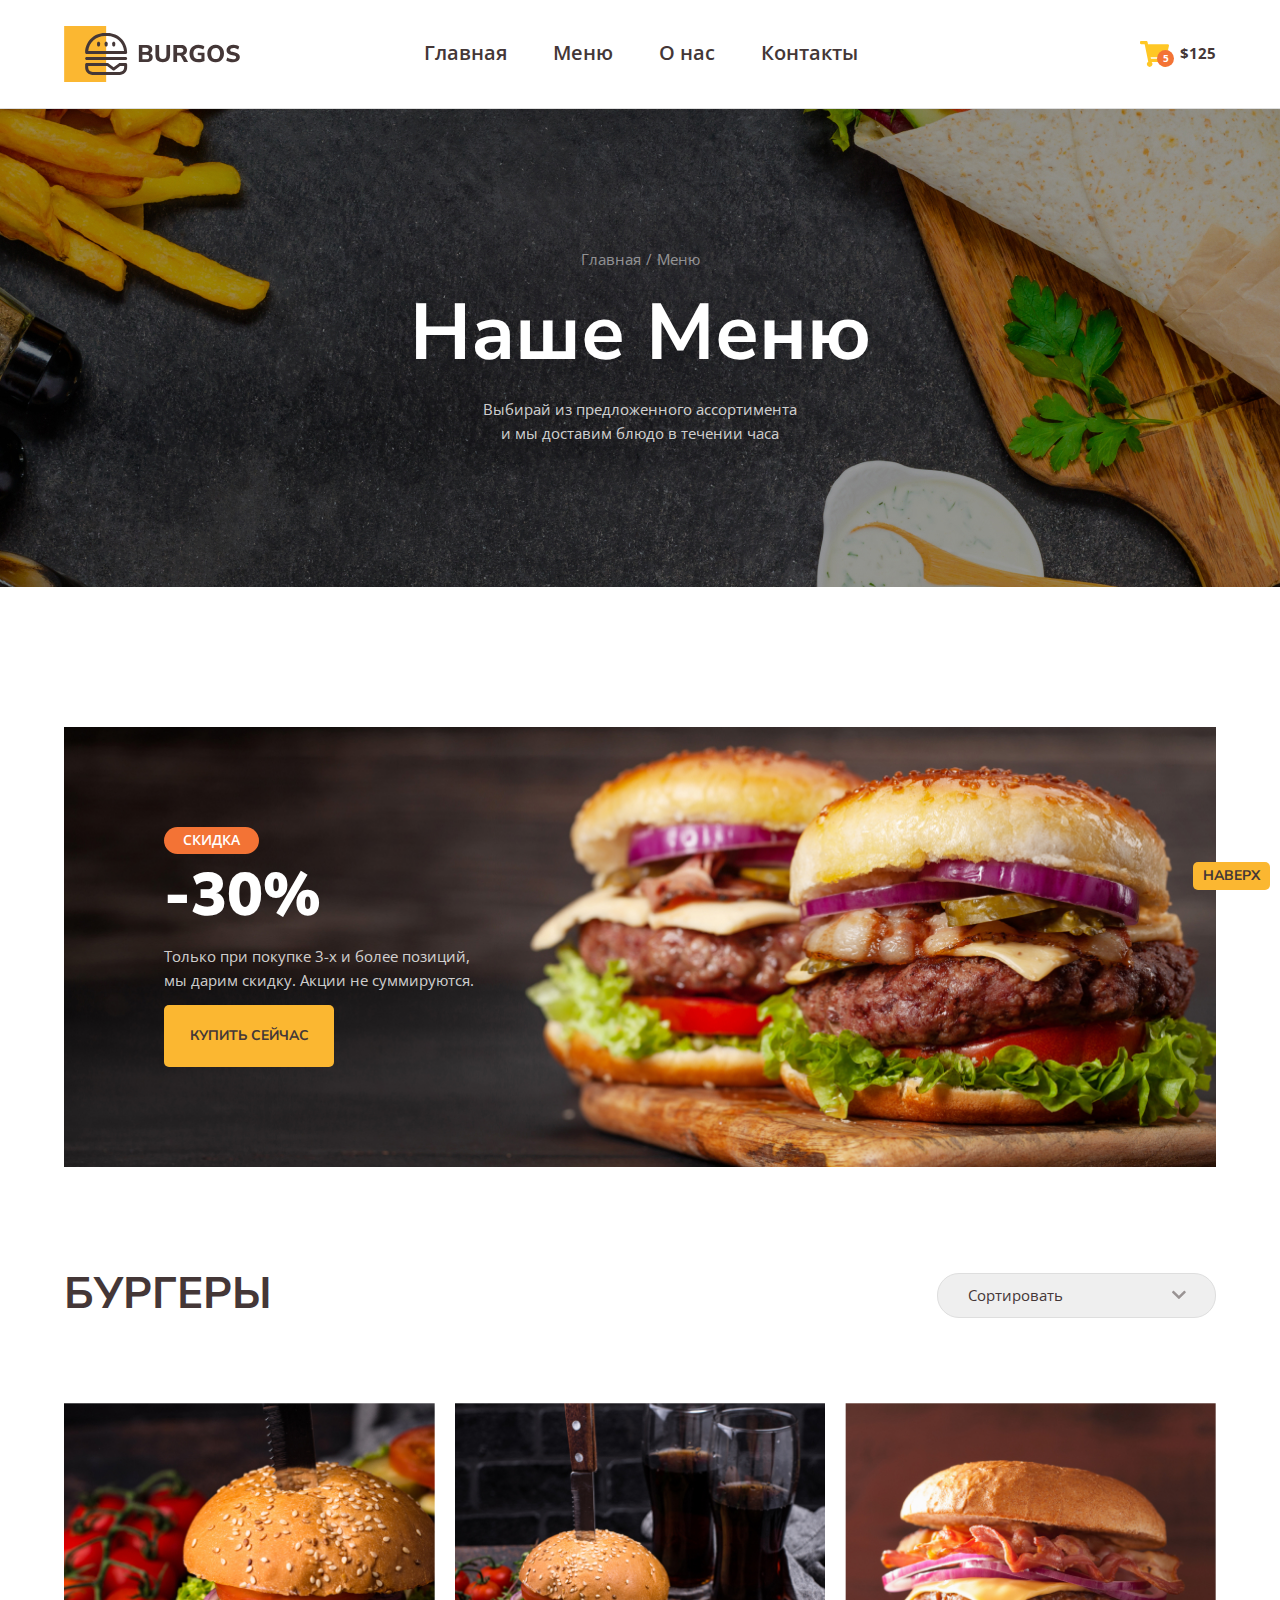
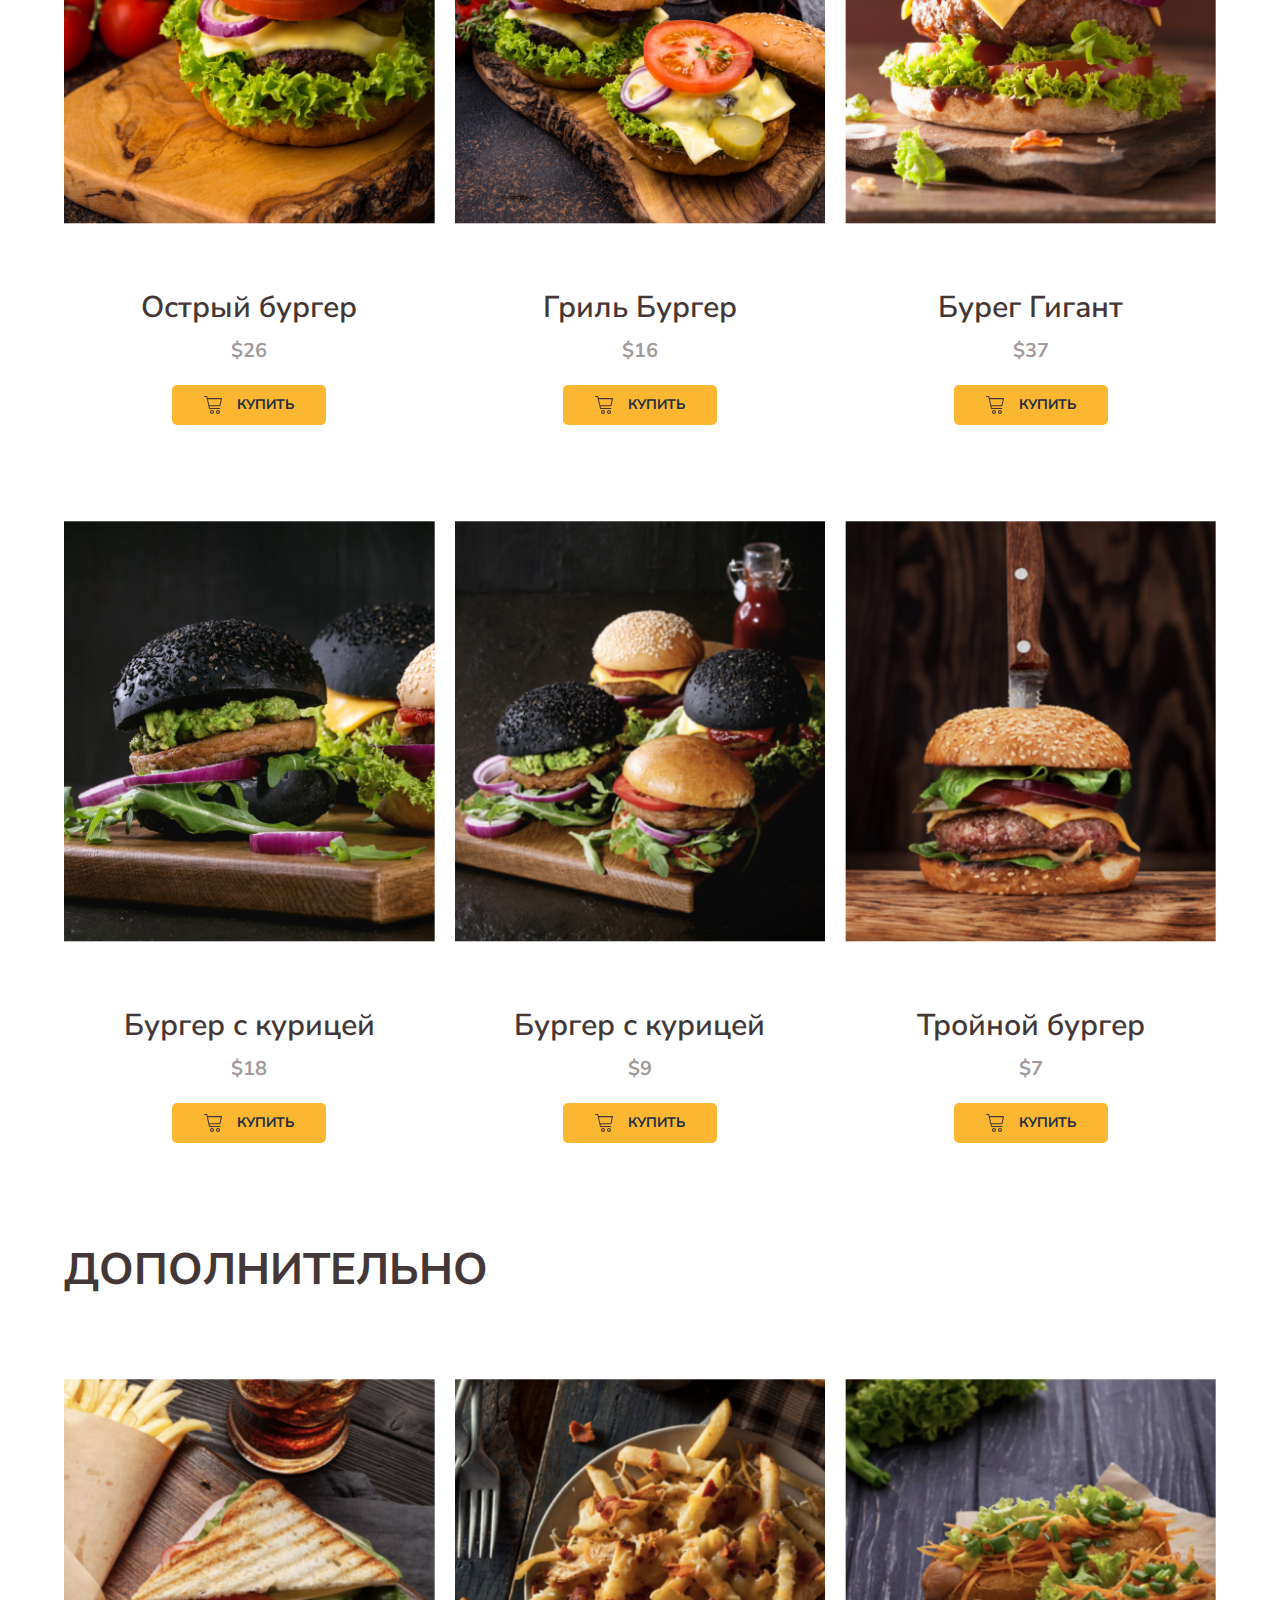
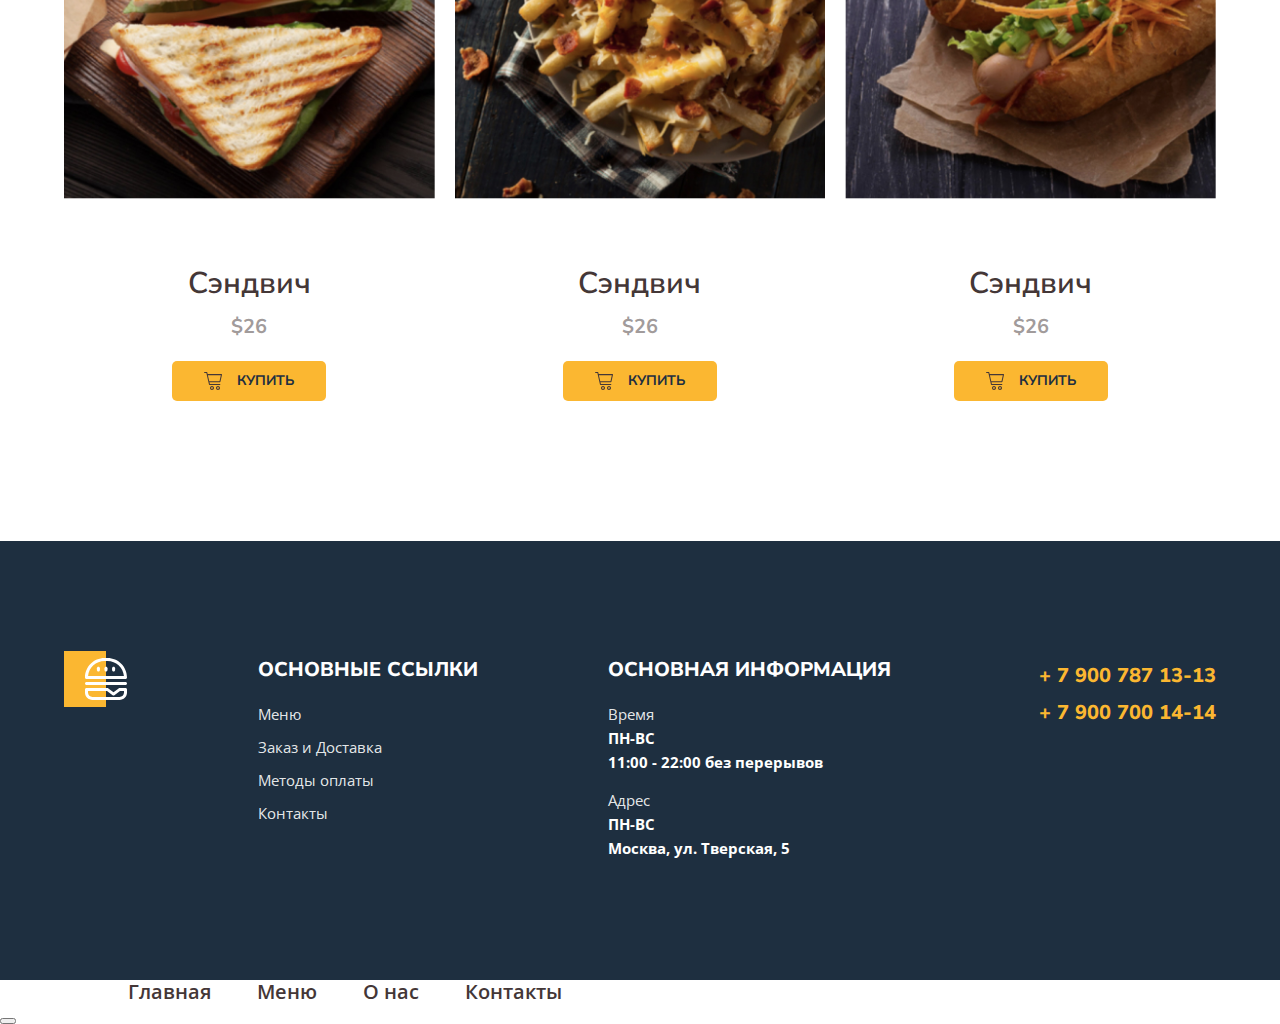
==== commit c42334c0: "Nu Html Checker" ====
--- a/index.html
+++ b/index.html
@@ -52,7 +52,7 @@
                 <div class="menu">
                     <div class="menu-header">
                         <h2 class="menu-title">Бургеры</h2>
-                        <select name="" id="" class="menu-select">
+                        <select class="menu-select">
                             <option value="Сортировать" disabled selected>Сортировать</option>
                             <option value="По умолчанию">По умолчанию</option>
                             <option value="По возростанию цены">По возростанию цены</option>
@@ -168,13 +168,7 @@
                         </div>
                     </div>
                 </div>
-            </div>
-            </div>
-            </div>
-
-            </div>
-            </div>
-            </div>
+            </div>           
         </section>
     </main>
     <footer class="footer">
--- a/css/main.css
+++ b/css/main.css
@@ -361,7 +361,7 @@
 
 .menu-thumb {
     width: 100%;
-    height: 430px;
+    height: 40vw;
     position: relative;
     overflow: hidden;
     margin-bottom: 20px;
@@ -808,6 +808,8 @@
 
     .hero-title {
         font-size: 38px;
+        margin-top: 28px;
+        margin-bottom: 13px;
     }
 
     .hero-description {
@@ -822,4 +824,90 @@
         margin-top: 33px;
     }
 
-}
+    .banner-btn {
+        max-width: 198px;
+    }
+
+    .menu-header {
+        margin-top: 58px;
+        margin-bottom: 30px;
+    }
+
+    .menu-title {
+        font-size: 27px;
+    }
+
+    .menu-select {
+        font-size: 17px;
+        flex-basis: 136px;
+        width: 136px;
+        background-position: 93% center;
+        padding: 13px 15px;
+    }
+
+    .menu-box {
+        gap: 24px 20px;
+    }
+
+    .menu-thumb {
+        margin-bottom: 10px;
+        height: 50vw;
+    }
+
+    .menu-item._additionally .menu-thumb {
+        height: 30vw;
+    }
+
+    .menu-name {
+        font-size: 13px;
+        margin-bottom: 8px;
+    }
+
+    .menu-pricer {
+        font-size: 12px;
+        margin-bottom: 14px;
+    }
+
+    .menu-btn {
+        padding: 11px 22px;
+    }
+    .footer {
+        margin-top: 80px;
+    }
+    .footer-wrapper {
+        flex-direction: column;
+        gap: 35px;
+        position: relative;
+    }
+
+    .footer-logo {
+        margin-bottom: 9px;
+    }
+
+    .footer-tel._mobile {
+        position: absolute;
+        top: -13px;
+        right: 0;
+    }
+    .footer-tel._mobile + .footer-tel._mobile {
+        top: 24px;        
+    }
+    .footer-title {
+        font-size: 18px;
+    }
+    .footer-nav {
+        margin-bottom: 0;
+    }
+}
+
+@media (max-width: 450px) {
+    .menu-item._additionally .menu-thumb {
+        flex-basis: calc(100%-130%-20px);
+        height: 38vw;
+    }
+
+    .menu-item._additionally .menu-info {
+        flex-basis: 130px;
+    }
+
+}